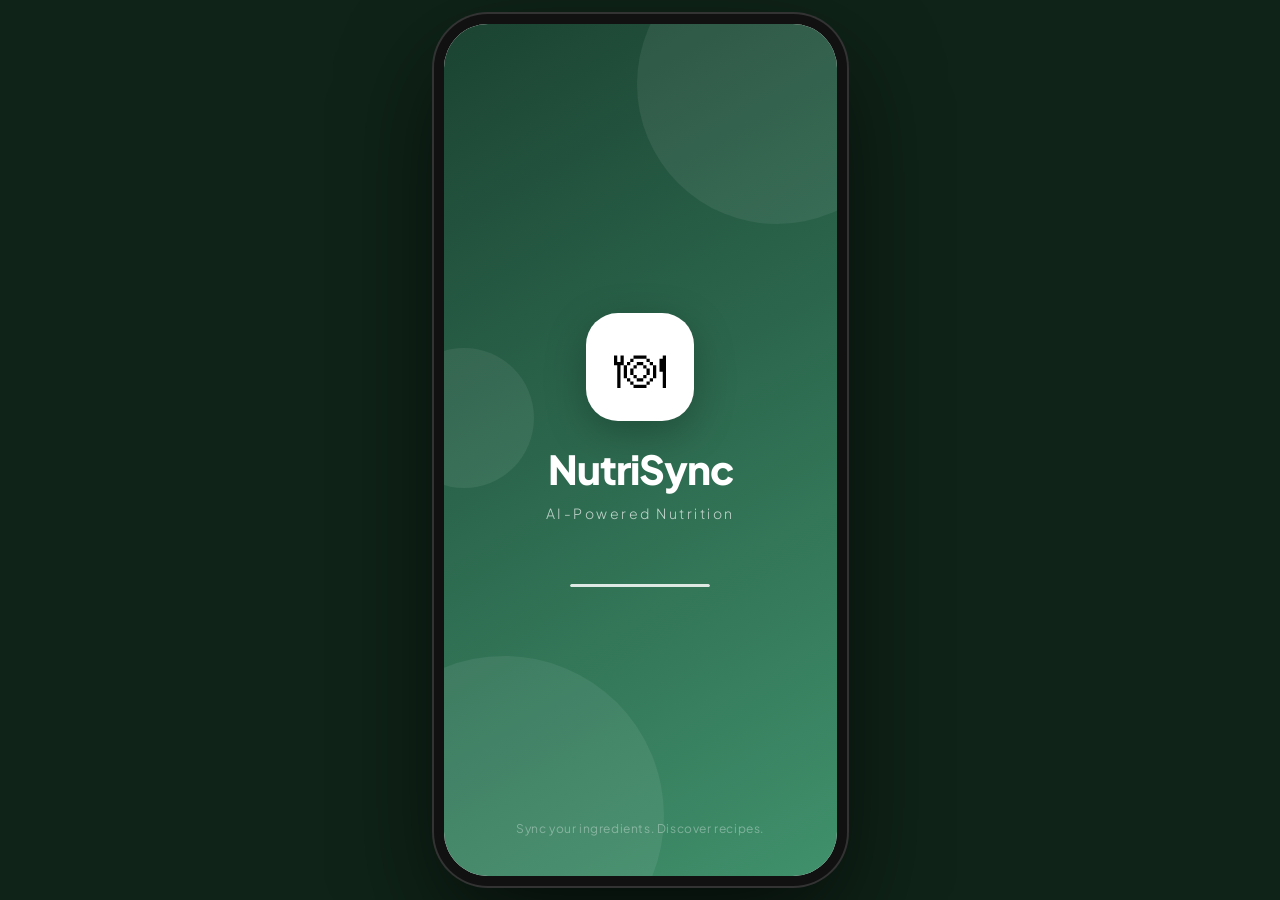
==== web_app/index.html @ 4e5101b9 "Feat: Implement offline demo mode and complete web app rewrite" ====
<!DOCTYPE html>
<html lang="en">
<head>
  <meta charset="UTF-8" />
  <meta name="viewport" content="width=device-width, initial-scale=1.0, maximum-scale=1.0" />
  <title>NutriSync – AI-Powered Nutrition</title>
  <meta name="description" content="NutriSync: Generate personalized AI recipes from your pantry ingredients." />
  <link rel="preconnect" href="https://fonts.googleapis.com" />
  <link rel="preconnect" href="https://fonts.gstatic.com" crossorigin />
  <link href="https://fonts.googleapis.com/css2?family=Plus+Jakarta+Sans:wght@300;400;500;600;700;800&family=Playfair+Display:ital,wght@1,600&display=swap" rel="stylesheet" />
  <link rel="stylesheet" href="style.css" />
</head>
<body>

<!-- ═══════════════════ SPLASH ═══════════════════ -->
<div id="screen-splash" class="screen active">
  <div class="splash-bg">
    <div class="splash-orb splash-orb-1"></div>
    <div class="splash-orb splash-orb-2"></div>
    <div class="splash-orb splash-orb-3"></div>
    <div class="splash-center">
      <div class="splash-icon">
        <span style="font-size:52px">🍽</span>
      </div>
      <h1 class="splash-title">NutriSync</h1>
      <p class="splash-sub">AI-Powered Nutrition</p>
      <div class="splash-loader"><div class="splash-loader-bar"></div></div>
    </div>
    <p class="splash-tagline">Sync your ingredients. Discover recipes.</p>
  </div>
</div>

<!-- ═══════════════════ LOGIN ════════════════════ -->
<div id="screen-login" class="screen">
  <div class="auth-bg"></div>
  <div class="auth-card">
    <div class="auth-logo">🥗</div>
    <h2>Welcome Back</h2>
    <p class="auth-sub">Log in to your NutriSync account</p>
    <div class="form-group">
      <label>Email Address</label>
      <div class="input-wrap">
        <span class="input-icon">✉️</span>
        <input id="login-email" type="email" placeholder="you@example.com" />
      </div>
    </div>
    <div class="form-group">
      <label>Password</label>
      <div class="input-wrap">
        <span class="input-icon">🔒</span>
        <input id="login-password" type="password" placeholder="••••••••" />
        <button class="eye-btn" onclick="togglePwd('login-password',this)">👁</button>
      </div>
    </div>
    <div class="forgot"><a href="#">Forgot Password?</a></div>
    <button class="btn-primary btn-full" id="login-btn" onclick="handleLogin()">
      <span id="login-btn-text">Log In</span>
      <div id="login-spinner" class="btn-spinner hidden"></div>
    </button>
    <p class="auth-link">Don't have an account? <a onclick="showScreen('signup')">Sign Up</a></p>
  </div>
</div>

<!-- ═══════════════════ SIGNUP ═══════════════════ -->
<div id="screen-signup" class="screen">
  <div class="auth-bg"></div>
  <div class="auth-card">
    <button class="back-text-btn" onclick="showScreen('login')">← Back</button>
    <div class="auth-logo">🌱</div>
    <h2>Create Account</h2>
    <p class="auth-sub">Join NutriSync today</p>
    <div class="form-group">
      <label>Full Name</label>
      <div class="input-wrap">
        <span class="input-icon">👤</span>
        <input id="signup-name" type="text" placeholder="Your name" />
      </div>
    </div>
    <div class="form-group">
      <label>Email Address</label>
      <div class="input-wrap">
        <span class="input-icon">✉️</span>
        <input id="signup-email" type="email" placeholder="you@example.com" />
      </div>
    </div>
    <div class="form-group">
      <label>Password</label>
      <div class="input-wrap">
        <span class="input-icon">🔒</span>
        <input id="signup-password" type="password" placeholder="••••••••" />
        <button class="eye-btn" onclick="togglePwd('signup-password',this)">👁</button>
      </div>
    </div>
    <button class="btn-primary btn-full" onclick="handleSignup()">Create Account</button>
    <p class="auth-link">Have an account? <a onclick="showScreen('login')">Log In</a></p>
  </div>
</div>

<!-- ═══════════════════ APP SHELL ════════════════ -->
<div id="screen-app" class="screen">
  <!-- Pages -->
  <div class="pages-wrap" id="pages-wrap">

    <!-- HOME -->
    <div id="page-home" class="page active">
      <div class="topbar">
        <div class="brand"><div class="brand-icon">🍽</div><span class="brand-name">NutriSync</span></div>
        <button class="icon-btn" onclick="openModal('notifications')">🔔</button>
      </div>
      <div class="page-scroll">
        <div class="greeting">
          <h1 id="greeting-h1">Good Morning,</h1>
          <h1>Chef! <span style="font-size:26px">👋</span></h1>
          <p class="greeting-sub">Ready to create something delicious? Your personalised nutrition insights await.</p>
        </div>

        <div class="search-row" onclick="openModal('search')">
          <span>🔍</span>
          <span class="search-ph">Search recipes, ingredients...</span>
        </div>

        <!-- Featured -->
        <div class="featured-card">
          <div class="featured-tags">
            <span class="chip chip-white">🌿 SEASONAL</span>
            <span class="chip chip-amber">⏱ 15 MIN</span>
          </div>
          <h2 class="featured-title">Emerald Garden<br>Buddha Bowl</h2>
          <p class="featured-desc">Rich in magnesium &amp; antioxidants. Perfect for your daily goals.</p>
          <div class="featured-actions">
            <button class="btn-white-sm" onclick="openFeaturedRecipe()">Start Cooking →</button>
            <button class="btn-glass">🔖</button>
          </div>
        </div>

        <!-- Stats row -->
        <div class="stats-row">
          <div class="mini-stat"><span class="ms-icon">🔥</span><span class="ms-val">1840</span><span class="ms-lbl">kcal today</span></div>
          <div class="mini-stat"><span class="ms-icon">💧</span><span class="ms-val">6</span><span class="ms-lbl">glasses</span></div>
          <div class="mini-stat"><span class="ms-icon">🥗</span><span class="ms-val">3</span><span class="ms-lbl">meals</span></div>
        </div>

        <!-- Daily Balance -->
        <div class="card">
          <div class="card-header"><h3>Daily Balance</h3></div>
          <div class="prog-item"><div class="prog-top"><span>Proteins</span><span style="color:#2D6A4F;font-weight:700">64%</span></div><div class="prog-bar"><div class="prog-fill" style="width:64%;background:#2D6A4F"></div></div></div>
          <div class="prog-item"><div class="prog-top"><span>Fiber</span><span style="color:#52B788;font-weight:700">82%</span></div><div class="prog-bar"><div class="prog-fill" style="width:82%;background:#52B788"></div></div></div>
          <div class="prog-item"><div class="prog-top"><span>Carbs</span><span style="color:#F59E0B;font-weight:700">45%</span></div><div class="prog-bar"><div class="prog-fill" style="width:45%;background:#F59E0B"></div></div></div>
          <div class="prog-item"><div class="prog-top"><span>Fat</span><span style="color:#EF4444;font-weight:700">38%</span></div><div class="prog-bar"><div class="prog-fill" style="width:38%;background:#EF4444"></div></div></div>
        </div>

        <!-- Mood chips -->
        <div class="card">
          <div class="card-header"><h3>Explore by Mood</h3></div>
          <div class="mood-row">
            <div class="mood-chip">⚡ Energising</div>
            <div class="mood-chip">🌿 Calm</div>
            <div class="mood-chip">🧠 Focus</div>
            <div class="mood-chip">🔥 Anti-Inflam</div>
            <div class="mood-chip">💪 High Protein</div>
            <div class="mood-chip">🌱 Low Carb</div>
          </div>
        </div>

        <!-- Recommended -->
        <div class="sec-header">
          <div><h3 class="sec-title">Recommended for you</h3><p class="sec-sub">Based on your metabolic profile</p></div>
          <button class="view-all-btn" onclick="openModal('recommended')">View All</button>
        </div>
        <div class="recipe-grid" id="home-recipe-grid"></div>

        <div style="height:110px"></div>
      </div>
      <!-- FAB -->
      <button class="fab" onclick="switchPage('chat')">💬 NutriBot</button>
    </div>

    <!-- INPUT -->
    <div id="page-input" class="page">
      <div class="topbar">
        <div class="brand"><div class="brand-icon gradient-icon">🍽</div><span class="brand-name">NutriSync</span></div>
        <button class="icon-btn" onclick="openModal('notifications')">🔔</button>
      </div>
      <div class="page-scroll">
        <h1 class="page-h1">Tell us what's in<br>your <em class="italic-accent">pantry.</em></h1>
        <p class="page-sub">Type your ingredients and let AI craft a perfect recipe for you.</p>

        <!-- Mic card -->
        <div class="mic-card" id="mic-card">
          <div class="mic-btn-wrap">
            <div class="mic-ring" id="mic-ring"></div>
            <button class="mic-btn" id="mic-btn" onclick="toggleMic()">🎤</button>
          </div>
          <p class="mic-label" id="mic-label">Tap to Speak</p>
          <p class="mic-hint" id="mic-hint">Say your ingredients aloud</p>
        </div>

        <!-- Manual entry -->
        <div class="card" style="margin-top:20px">
          <div class="card-header"><h3>Manual Entry</h3></div>
          <div class="input-wrap" style="margin-bottom:12px">
            <textarea id="ingredient-input" rows="2" placeholder="e.g. 2 chicken breasts, 1 cup rice, garlic..."></textarea>
          </div>
          <button class="btn-add" onclick="addIngredient()">
            <span class="add-circle">+</span> Add Ingredient
          </button>
        </div>

        <!-- Ingredient list -->
        <div id="ing-section" style="display:none;margin-top:20px">
          <div class="ing-header">
            <h3 class="sec-title" style="margin:0">Your Ingredients</h3>
            <span class="badge" id="ing-badge">0 items</span>
          </div>
          <div id="ing-list"></div>
          <button class="btn-primary btn-full gen-btn" id="gen-btn" onclick="generateRecipe()">
            <span id="gen-text">✨ Generate AI Recipe</span>
            <div id="gen-spinner" class="btn-spinner hidden"></div>
          </button>
        </div>

        <div style="height:120px"></div>
      </div>
    </div>

    <!-- SAVED -->
    <div id="page-saved" class="page">
      <div class="topbar">
        <div class="brand"><div class="brand-icon">🍽</div><span class="brand-name">NutriSync</span></div>
        <button class="icon-btn" onclick="renderSaved()">↺</button>
      </div>
      <div class="page-scroll">
        <h1 class="page-h1-sm">Saved Recipes</h1>
        <p id="saved-sub" class="page-sub">0 recipes saved</p>
        <div id="saved-list"></div>
        <div id="saved-empty" class="empty-state" style="display:none">
          <div class="empty-icon">🔖</div>
          <h3>No saved recipes yet</h3>
          <p>Generate a recipe and tap the bookmark to save it.</p>
          <button class="btn-primary" onclick="switchPage('input')">Generate Recipe</button>
        </div>
        <div style="height:110px"></div>
      </div>
    </div>

    <!-- PROFILE -->
    <div id="page-profile" class="page">
      <div class="profile-hero">
        <div class="topbar" style="background:transparent">
          <div class="brand"><div class="brand-icon glass-icon">🍽</div><span class="brand-name white">NutriSync</span></div>
          <button class="icon-btn glass-btn" onclick="openModal('edit-profile')">✏️</button>
        </div>
        <div class="profile-avatar-wrap">
          <div class="profile-avatar" id="profile-avatar">C</div>
          <button class="avatar-edit-btn" onclick="openModal('edit-profile')">✏</button>
        </div>
        <h2 class="profile-name" id="profile-name">Chef</h2>
        <p class="profile-bio" id="profile-bio">Nutrition Enthusiast • Healthy Eater</p>
      </div>

      <!-- Stats -->
      <div class="profile-stats-card">
        <div class="ps-item"><div class="ps-icon">🍽</div><div class="ps-val" id="pstat-gen">0</div><div class="ps-lbl">Recipes<br>Generated</div></div>
        <div class="ps-item"><div class="ps-icon">🔖</div><div class="ps-val" id="pstat-saved">0</div><div class="ps-lbl">Saved<br>Recipes</div></div>
        <div class="ps-item"><div class="ps-icon">📅</div><div class="ps-val" id="pstat-days">1</div><div class="ps-lbl">Days<br>Active</div></div>
        <div class="ps-item"><div class="ps-icon">🔥</div><div class="ps-val" id="pstat-cal">2000</div><div class="ps-lbl">Calorie<br>Target</div></div>
      </div>

      <div class="page-scroll" style="padding-top:4px">
        <h3 class="sec-title">Nutrition Goal</h3>
        <div class="card" style="margin-top:10px" onclick="openModal('nutrition-goal')">
          <div style="display:flex;justify-content:space-between;align-items:center;margin-bottom:12px">
            <span style="font-size:10px;font-weight:700;color:var(--green);letter-spacing:1px">CURRENT GOAL</span>
            <span style="font-size:11px;color:var(--text3)">Tap to change →</span>
          </div>
          <div class="goal-chips-wrap" id="goal-chips"></div>
        </div>

        <h3 class="sec-title" style="margin-top:24px">Preferences</h3>
        <div class="card menu-card" style="margin-top:10px">
          <div class="toggle-row">
            <div class="t-icon">🔔</div>
            <div class="t-info"><div class="t-label">Push Notifications</div><div class="t-sub">Daily meal reminders</div></div>
            <label class="tog"><input type="checkbox" checked /><span class="tog-slider"></span></label>
          </div>
          <div class="divider"></div>
          <div class="toggle-row">
            <div class="t-icon">🌙</div>
            <div class="t-info"><div class="t-label">Dark Mode</div><div class="t-sub">Switch to dark theme</div></div>
            <label class="tog"><input type="checkbox" id="dark-tog" onchange="toggleDark(this.checked)" /><span class="tog-slider"></span></label>
          </div>
        </div>

        <h3 class="sec-title" style="margin-top:24px">Account</h3>
        <div class="card menu-card" style="margin-top:10px">
          <div class="menu-row" onclick="openModal('edit-profile')"><div class="m-icon" style="background:#2D6A4F15;color:#2D6A4F">👤</div><span>Edit Profile</span><span class="chev">›</span></div>
          <div class="divider ml62"></div>
          <div class="menu-row" onclick="openModal('nutrition-goal')"><div class="m-icon" style="background:#3B82F615;color:#3B82F6">💪</div><span>Nutrition Goals</span><span class="chev">›</span></div>
          <div class="divider ml62"></div>
          <div class="menu-row" onclick="openModal('recipe-history')"><div class="m-icon" style="background:#F59E0B15;color:#F59E0B">📜</div><span>Recipe History</span><span class="chev">›</span></div>
          <div class="divider ml62"></div>
          <div class="menu-row" onclick="shareApp()"><div class="m-icon" style="background:#52B78815;color:#52B788">📤</div><span>Share NutriSync</span><span class="chev">›</span></div>
          <div class="divider ml62"></div>
          <div class="menu-row" onclick="openModal('help')"><div class="m-icon" style="background:#9CA3AF15;color:#9CA3AF">❓</div><span>Help &amp; Support</span><span class="chev">›</span></div>
          <div class="divider ml62"></div>
          <div class="menu-row" onclick="openModal('privacy')"><div class="m-icon" style="background:#9CA3AF15;color:#9CA3AF">🔐</div><span>Privacy Policy</span><span class="chev">›</span></div>
        </div>

        <button class="btn-logout" onclick="confirmLogout()">🚪 Log Out</button>
        <p class="version-lbl">NutriSync v1.0 • Powered by Gemini AI</p>
        <div style="height:110px"></div>
      </div>
    </div>

    <!-- CHAT -->
    <div id="page-chat" class="page chat-page">
      <div class="chat-topbar">
        <button class="back-icon-btn" onclick="switchPage('home')">‹</button>
        <div class="chat-bot-info">
          <div class="chat-bot-avatar">✨</div>
          <div>
            <div class="chat-bot-name">NutriBot</div>
            <div class="chat-bot-status">AI Nutritionist • Online</div>
          </div>
        </div>
      </div>
      <div class="chat-msgs" id="chat-msgs"></div>
      <div class="chat-bar">
        <textarea id="chat-input" rows="1" placeholder="Ask me about nutrition..."></textarea>
        <button class="chat-send" id="chat-send" onclick="sendChat()">
          <svg viewBox="0 0 24 24" width="20" height="20" fill="none" stroke="white" stroke-width="2.5"><path d="M22 2L11 13"/><path d="M22 2L15 22 11 13 2 9l20-7z"/></svg>
        </button>
      </div>
    </div>

  </div><!-- /pages-wrap -->

  <!-- Bottom Nav -->
  <nav class="bottom-nav">
    <button class="nav-btn active" data-pg="home" onclick="switchPage('home')"><span class="nav-ico">🏠</span><span class="nav-lbl">Home</span></button>
    <button class="nav-btn" data-pg="input" onclick="switchPage('input')"><span class="nav-ico">🎤</span><span class="nav-lbl">Input</span></button>
    <button class="nav-btn" data-pg="saved" onclick="switchPage('saved')"><span class="nav-ico">🔖</span><span class="nav-lbl">Saved</span></button>
    <button class="nav-btn" data-pg="profile" onclick="switchPage('profile')"><span class="nav-ico">👤</span><span class="nav-lbl">Profile</span></button>
  </nav>
</div>

<!-- ═══════════════════ MODALS ════════════════════ -->

<!-- RECIPE DETAIL -->
<div id="modal-recipe" class="modal" style="display:none">
  <div class="modal-inner">
    <div class="recipe-hero" id="recipe-hero">
      <div class="recipe-hero-overlay"></div>
      <button class="modal-back" onclick="closeModal('recipe')">‹</button>
      <button class="modal-action-btn" id="save-btn" onclick="toggleSave()">🔖</button>
      <div class="recipe-hero-content">
        <div class="hero-tags">
          <span class="chip chip-white">AI CUSTOM</span>
          <span class="chip chip-amber" id="hero-time">15 MIN</span>
        </div>
        <h1 class="hero-name" id="hero-name">Recipe Name</h1>
        <p class="hero-desc">A chef-curated recipe designed for your nutrition profile.</p>
      </div>
    </div>
    <div class="recipe-body">
      <div class="macro-grid" id="macro-grid"></div>
      <div class="recipe-section">
        <div class="rsec-hdr"><h3>Ingredients</h3><span class="badge" id="ing-count-badge">0 items</span></div>
        <div id="modal-ings"></div>
        <button class="btn-primary btn-full" style="margin-top:16px">🛒 Add to Grocery List</button>
      </div>
      <div class="recipe-section">
        <h3>Instructions</h3>
        <div id="modal-steps"></div>
      </div>
      <div class="recipe-section">
        <h3>Serve with...</h3>
        <div class="serve-scroll">
          <div class="serve-card"><span class="serve-emoji">🥗</span><div><b>Garden Salad</b><p>Fresh &amp; light</p></div></div>
          <div class="serve-card"><span class="serve-emoji">🥦</span><div><b>Roasted Veggies</b><p>15 min • 45 kcal</p></div></div>
          <div class="serve-card"><span class="serve-emoji">✨</span><div><b>Lemon Quinoa</b><p>12 min • 220 kcal</p></div></div>
        </div>
      </div>
      <div style="height:60px"></div>
    </div>
  </div>
</div>

<!-- SEARCH -->
<div id="modal-search" class="modal" style="display:none">
  <div class="modal-inner">
    <div class="modal-plain-hdr">
      <button class="modal-back-text" onclick="closeModal('search')">‹</button>
      <div class="search-wrap"><span>🔍</span><input id="search-inp" type="text" placeholder="Search recipes..." oninput="runSearch()" autofocus /></div>
    </div>
    <div class="modal-scroll" id="search-res"><p class="hint-text">Start typing to search...</p></div>
  </div>
</div>

<!-- NOTIFICATIONS -->
<div id="modal-notifications" class="modal" style="display:none">
  <div class="modal-inner">
    <div class="modal-plain-hdr"><button class="modal-back-text" onclick="closeModal('notifications')">‹</button><h3>Notifications</h3></div>
    <div class="modal-scroll">
      <div class="notif-card"><span class="notif-ico">🍳</span><div><b>Time to cook!</b><p>Your daily reminder — check today's recipe suggestion.</p></div></div>
      <div class="notif-card"><span class="notif-ico">💧</span><div><b>Hydration Alert</b><p>Remember to drink water with meals for better digestion.</p></div></div>
      <div class="notif-card"><span class="notif-ico">✨</span><div><b>AI Recipe Ready</b><p>Generate your personalised recipe based on today's goals.</p></div></div>
    </div>
  </div>
</div>

<!-- EDIT PROFILE -->
<div id="modal-edit-profile" class="modal" style="display:none">
  <div class="modal-inner">
    <div class="modal-plain-hdr">
      <button class="modal-back-text" onclick="closeModal('edit-profile')">‹</button>
      <h3>Edit Profile</h3>
      <button class="save-text-btn" onclick="saveProfile()">Save</button>
    </div>
    <div class="modal-scroll" style="padding:20px">
      <div class="edit-avatar" id="edit-avatar">C</div>
      <div class="form-group"><label>Full Name</label><div class="input-wrap"><input id="edit-name" type="text" /></div></div>
      <div class="form-group"><label>Bio</label><div class="input-wrap"><input id="edit-bio" type="text" /></div></div>
      <div class="form-group"><label>Diet Tag</label><div class="input-wrap"><input id="edit-diet" type="text" /></div></div>
    </div>
  </div>
</div>

<!-- NUTRITION GOAL -->
<div id="modal-nutrition-goal" class="modal" style="display:none">
  <div class="modal-inner">
    <div class="modal-plain-hdr">
      <button class="modal-back-text" onclick="closeModal('nutrition-goal')">‹</button>
      <h3>Nutrition Goals</h3>
      <button class="save-text-btn" onclick="saveGoal()">Save</button>
    </div>
    <div class="modal-scroll" style="padding:20px">
      <h3 class="sec-title">Select your goal</h3>
      <div class="goal-sel" id="goal-sel"></div>
      <h3 class="sec-title" style="margin-top:24px">Daily Calorie Target</h3>
      <div class="input-wrap" style="margin-top:10px"><input id="cal-inp" type="number" placeholder="e.g. 2000" /></div>
    </div>
  </div>
</div>

<!-- RECIPE HISTORY -->
<div id="modal-recipe-history" class="modal" style="display:none">
  <div class="modal-inner">
    <div class="modal-plain-hdr"><button class="modal-back-text" onclick="closeModal('recipe-history')">‹</button><h3>Recipe History</h3></div>
    <div class="modal-scroll" style="padding:20px" id="hist-scroll">
      <div id="hist-list"></div>
      <div id="hist-empty" class="empty-state">
        <div class="empty-icon">📜</div><h3>No history yet</h3><p>Start generating recipes to build your history.</p>
      </div>
    </div>
  </div>
</div>

<!-- RECOMMENDED -->
<div id="modal-recommended" class="modal" style="display:none">
  <div class="modal-inner">
    <div class="modal-plain-hdr"><button class="modal-back-text" onclick="closeModal('recommended')">‹</button><h3>Recommended Recipes</h3></div>
    <div class="modal-scroll" style="padding:20px"><div class="recipe-grid" id="rec-grid"></div></div>
  </div>
</div>

<!-- HELP -->
<div id="modal-help" class="modal" style="display:none">
  <div class="modal-inner">
    <div class="modal-plain-hdr"><button class="modal-back-text" onclick="closeModal('help')">‹</button><h3>Help &amp; Support</h3></div>
    <div class="modal-scroll" style="padding:20px">
      <div class="help-card"><h4>How to generate a recipe?</h4><p>Go to the Input tab, type your ingredients and tap "Add Ingredient", then hit "Generate AI Recipe".</p></div>
      <div class="help-card"><h4>How to save a recipe?</h4><p>Open any recipe and tap the 🔖 bookmark button in the top-right corner.</p></div>
      <div class="help-card"><h4>What is NutriBot?</h4><p>NutriBot is your AI nutrition assistant. Tap the green chat button on the home screen to start.</p></div>
      <div class="help-card"><h4>Is my data private?</h4><p>Yes — all data is stored locally on your device only.</p></div>
    </div>
  </div>
</div>

<!-- PRIVACY -->
<div id="modal-privacy" class="modal" style="display:none">
  <div class="modal-inner">
    <div class="modal-plain-hdr"><button class="modal-back-text" onclick="closeModal('privacy')">‹</button><h3>Privacy Policy</h3></div>
    <div class="modal-scroll" style="padding:20px">
      <p class="policy-p"><strong>Last updated:</strong> January 2025</p>
      <p class="policy-p">NutriSync does not collect or sell your personal data. All profile data and saved recipes are stored locally.</p>
      <h4>AI Services</h4>
      <p class="policy-p">When generating recipes or using NutriBot, your ingredient list is sent securely to the Gemini AI backend. No personal information is included.</p>
    </div>
  </div>
</div>

<!-- LOGOUT CONFIRM -->
<div id="modal-logout" class="dialog-overlay" style="display:none">
  <div class="dialog">
    <h3>Log Out?</h3>
    <p>Your data will remain on this device.</p>
    <div class="dialog-btns">
      <button class="btn-cancel" onclick="closeModal('logout')">Cancel</button>
      <button class="btn-danger" onclick="doLogout()">Log Out</button>
    </div>
  </div>
</div>

<!-- SNACKBAR -->
<div id="snackbar" class="snackbar" style="display:none"></div>

<script src="app.js"></script>
</body>
</html>
---- web_app/style.css ----
/* ═══════════════════════════════════════════════════════
   NutriSync — Complete CSS (rewrite v2)
═══════════════════════════════════════════════════════ */

*, *::before, *::after { box-sizing: border-box; margin: 0; padding: 0; }

:root {
  --green:  #2D6A4F;
  --greenl: #40916C;
  --greend: #1B4332;
  --teal:   #52B788;
  --mint:   #95D5B2;
  --sg:     #D8F3DC;
  --bg:     #F8FAF9;
  --card:   #FFFFFF;
  --text1:  #1A1A2E;
  --text2:  #6B7280;
  --text3:  #9CA3AF;
  --div:    #E5E7EB;
  --red:    #EF4444;
  --amber:  #F59E0B;
  --shadow: 0 4px 20px rgba(0,0,0,.06);
  --shadowg:0 6px 24px rgba(45,106,79,.25);
}

html, body {
  height: 100%;
  font-family: 'Plus Jakarta Sans', sans-serif;
  background: #0f2318;
  overflow: hidden;
}

/* ── PHONE SHELL ────────────────────────────────── */
.screen {
  position: fixed;
  inset: 0;
  display: none;
  flex-direction: column;
  background: var(--bg);
  /* Phone shape on desktop */
}
.screen.active { display: flex; }

@media (min-width: 500px) {
  body { display: flex; align-items: center; justify-content: center; }
  .screen {
    width: 393px;
    height: 852px;
    border-radius: 44px;
    box-shadow: 0 0 0 10px #111, 0 0 0 12px #333, 0 40px 100px rgba(0,0,0,.7);
    position: relative;
    inset: unset;
    overflow: hidden;
  }
  .modal, .dialog-overlay {
    width: 393px !important;
    height: 852px !important;
    border-radius: 44px !important;
    position: fixed !important;
    top: 50% !important;
    left: 50% !important;
    transform: translate(-50%, -50%) !important;
    overflow: hidden;
  }
}

/* ── ANIMATIONS ─────────────────────────────────── */
@keyframes fadeIn   { from { opacity: 0 } to { opacity: 1 } }
@keyframes slideUp  { from { opacity: 0; transform: translateY(20px) } to { opacity: 1; transform: translateY(0) } }
@keyframes pop      { 0% { transform: scale(0); opacity: 0 } 70% { transform: scale(1.1) } 100% { transform: scale(1); opacity: 1 } }
@keyframes spin     { to { transform: rotate(360deg) } }
@keyframes barAnim  { from { width: 0 } }
@keyframes pulse    { 0%,100% { transform: scale(1) } 50% { transform: scale(1.12) } }
@keyframes loaderW  { 0% { width: 0 } 80% { width: 90% } 100% { width: 100% } }

/* ── SPLASH ─────────────────────────────────────── */
.splash-bg {
  flex: 1;
  background: linear-gradient(150deg, #1B4332, #2D6A4F 50%, #40916C);
  display: flex;
  flex-direction: column;
  align-items: center;
  justify-content: center;
  position: relative;
  overflow: hidden;
}
.splash-orb {
  position: absolute;
  border-radius: 50%;
  background: rgba(255,255,255,.07);
}
.splash-orb-1 { width: 280px; height: 280px; top: -80px; right: -80px; }
.splash-orb-2 { width: 320px; height: 320px; bottom: -100px; left: -100px; }
.splash-orb-3 { width: 140px; height: 140px; top: 38%; left: -50px; }
.splash-center { display: flex; flex-direction: column; align-items: center; gap: 10px; }
.splash-icon {
  width: 108px; height: 108px;
  background: #fff;
  border-radius: 32px;
  display: flex; align-items: center; justify-content: center;
  box-shadow: 0 12px 40px rgba(0,0,0,.25);
  margin-bottom: 12px;
  animation: pop .7s cubic-bezier(.34,1.56,.64,1) both;
}
.splash-title {
  font-size: 40px; font-weight: 800; color: #fff;
  letter-spacing: -1px;
  animation: slideUp .6s ease .4s both;
}
.splash-sub {
  font-size: 14px; font-weight: 300; color: rgba(255,255,255,.7);
  letter-spacing: 2.5px;
  animation: slideUp .6s ease .7s both;
}
.splash-loader {
  width: 140px; height: 3px; background: rgba(255,255,255,.2);
  border-radius: 4px; margin-top: 52px; overflow: hidden;
  animation: fadeIn .4s ease 1.2s both;
}
.splash-loader-bar {
  height: 100%; background: rgba(255,255,255,.8);
  border-radius: 4px;
  animation: loaderW 2.4s ease 1.2s forwards;
}
.splash-tagline {
  position: absolute; bottom: 40px;
  color: rgba(255,255,255,.35);
  font-size: 12px; letter-spacing: .6px;
  animation: fadeIn .8s ease 1.6s both;
}

/* ── AUTH ───────────────────────────────────────── */
.auth-bg {
  position: absolute; inset: 0;
  background: linear-gradient(160deg, var(--greend) 0%, var(--green) 45%, var(--bg) 45%);
  z-index: 0;
}
.auth-card {
  position: relative; z-index: 1;
  flex: 1;
  overflow-y: auto;
  margin: 130px 20px 0;
  background: #fff;
  border-radius: 28px 28px 0 0;
  padding: 32px 24px 48px;
  box-shadow: 0 -4px 40px rgba(0,0,0,.12);
  display: flex;
  flex-direction: column;
}
.auth-logo {
  font-size: 40px; text-align: center;
  margin-bottom: 16px;
  animation: pop .5s cubic-bezier(.34,1.56,.64,1) both;
}
.auth-card h2 {
  font-size: 28px; font-weight: 800; color: var(--text1);
  text-align: center; margin-bottom: 6px;
}
.auth-sub { font-size: 14px; color: var(--text2); text-align: center; margin-bottom: 28px; }
.back-text-btn {
  background: none; border: none; cursor: pointer;
  font-size: 15px; font-weight: 600; color: var(--green);
  margin-bottom: 12px; padding: 0; align-self: flex-start;
}
.forgot { text-align: right; margin-bottom: 24px; }
.forgot a { color: var(--green); font-size: 13px; font-weight: 600; text-decoration: none; cursor: pointer; }
.auth-link { font-size: 14px; color: var(--text2); text-align: center; margin-top: 20px; }
.auth-link a { color: var(--green); font-weight: 700; cursor: pointer; }

/* ── FORM ───────────────────────────────────────── */
.form-group { margin-bottom: 16px; }
.form-group label { font-size: 13px; font-weight: 600; color: var(--text1); display: block; margin-bottom: 7px; }
.input-wrap { position: relative; }
.input-wrap input,
.input-wrap textarea {
  width: 100%;
  background: #F3F4F6;
  border: 1.5px solid transparent;
  border-radius: 14px;
  padding: 14px 20px 14px 44px;
  font-family: inherit; font-size: 14px; color: var(--text1);
  outline: none; resize: none;
  transition: border-color .2s, box-shadow .2s;
}
.input-wrap textarea { padding-left: 16px; min-height: 70px; }
.input-wrap input:focus,
.input-wrap textarea:focus {
  border-color: var(--green);
  box-shadow: 0 0 0 3px rgba(45,106,79,.12);
}
.input-icon {
  position: absolute; left: 14px; top: 50%; transform: translateY(-50%);
  font-size: 16px; pointer-events: none;
}
.eye-btn {
  position: absolute; right: 14px; top: 50%; transform: translateY(-50%);
  background: none; border: none; cursor: pointer; font-size: 16px;
}

/* ── BUTTONS ────────────────────────────────────── */
.btn-primary {
  background: linear-gradient(135deg, var(--green), var(--teal));
  color: #fff; border: none; border-radius: 16px;
  padding: 16px 24px;
  font-family: inherit; font-size: 15px; font-weight: 700;
  cursor: pointer; display: flex; align-items: center; justify-content: center; gap: 10px;
  box-shadow: var(--shadowg);
  transition: transform .15s, opacity .2s;
}
.btn-primary:active { transform: scale(.97); }
.btn-primary:disabled { opacity: .65; cursor: default; }
.btn-full { width: 100%; }
.btn-spinner {
  width: 18px; height: 18px;
  border: 2.5px solid rgba(255,255,255,.4);
  border-top-color: #fff;
  border-radius: 50%;
  animation: spin .7s linear infinite;
  display: inline-block;
}
.btn-spinner.hidden { display: none; }
.btn-add {
  width: 100%; background: var(--sg);
  color: var(--greend);
  border: 1.5px solid rgba(45,106,79,.25);
  border-radius: 14px;
  padding: 14px; font-family: inherit;
  font-size: 15px; font-weight: 700;
  cursor: pointer; display: flex; align-items: center; justify-content: center; gap: 10px;
  transition: transform .15s;
}
.btn-add:active { transform: scale(.97); }
.add-circle {
  width: 30px; height: 30px; background: var(--green);
  border-radius: 9px; color: #fff; font-size: 20px;
  display: flex; align-items: center; justify-content: center; line-height: 1;
}
.btn-white-sm {
  background: #fff; color: var(--green); border: none;
  border-radius: 30px; padding: 12px 24px;
  font-family: inherit; font-size: 14px; font-weight: 800;
  cursor: pointer; box-shadow: var(--shadow);
  transition: transform .15s;
}
.btn-white-sm:active { transform: scale(.97); }
.btn-glass {
  width: 44px; height: 44px; border-radius: 50%;
  background: rgba(255,255,255,.2); border: none;
  cursor: pointer; font-size: 20px;
  display: flex; align-items: center; justify-content: center;
}
.btn-logout {
  width: 100%; background: rgba(239,68,68,.08);
  color: var(--red); border: 1.5px solid rgba(239,68,68,.2);
  border-radius: 16px; padding: 14px;
  font-family: inherit; font-size: 15px; font-weight: 600;
  cursor: pointer; margin: 20px 0 12px;
}
.view-all-btn {
  background: none; border: none; cursor: pointer;
  color: var(--green); font-family: inherit;
  font-size: 13px; font-weight: 700;
}
.gen-btn { margin-top: 4px; }

/* ── APP SHELL ──────────────────────────────────── */
#screen-app { background: var(--bg); overflow: hidden; }
.pages-wrap { flex: 1; position: relative; overflow: hidden; }

/* ── PAGES ──────────────────────────────────────── */
.page {
  position: absolute; inset: 0;
  display: flex; flex-direction: column;
  opacity: 0; pointer-events: none;
  transition: opacity .28s ease, transform .28s ease;
  transform: translateY(6px);
}
.page.active { opacity: 1; pointer-events: all; transform: translateY(0); }
.page-scroll {
  flex: 1; overflow-y: auto;
  padding: 0 18px;
  -webkit-overflow-scrolling: touch;
}
.page-scroll::-webkit-scrollbar { display: none; }

/* ── TOPBAR ─────────────────────────────────────── */
.topbar {
  display: flex; align-items: center; justify-content: space-between;
  padding: 16px 18px 6px; flex-shrink: 0;
}
.brand { display: flex; align-items: center; gap: 10px; }
.brand-icon {
  width: 40px; height: 40px; background: var(--greend);
  border-radius: 50%; display: flex; align-items: center; justify-content: center;
  font-size: 18px;
}
.gradient-icon { background: linear-gradient(135deg, var(--green), var(--teal)); }
.glass-icon { background: rgba(255,255,255,.22); }
.brand-name { font-size: 18px; font-weight: 800; color: var(--green); }
.brand-name.white { color: #fff; }
.icon-btn {
  width: 42px; height: 42px; background: #fff;
  border-radius: 14px; border: none; cursor: pointer;
  font-size: 18px; box-shadow: var(--shadow);
  display: flex; align-items: center; justify-content: center;
  transition: transform .15s;
}
.icon-btn:active { transform: scale(.9); }
.glass-btn { background: rgba(255,255,255,.2); box-shadow: none; }

/* ── HOME ───────────────────────────────────────── */
.greeting { padding: 14px 0 6px; }
.greeting h1 { font-size: 30px; font-weight: 800; color: var(--text1); line-height: 1.15; }
.greeting-sub { font-size: 14px; color: var(--text2); line-height: 1.6; margin-top: 8px; }
.search-row {
  display: flex; align-items: center; gap: 10px;
  background: #fff; border-radius: 16px; padding: 14px 18px;
  box-shadow: var(--shadow); margin: 14px 0 20px;
  cursor: pointer;
}
.search-ph { font-size: 14px; color: var(--text3); }
.featured-card {
  background: linear-gradient(140deg, var(--greend), var(--green), var(--teal));
  border-radius: 28px; padding: 24px; min-height: 240px;
  display: flex; flex-direction: column; justify-content: space-between;
  position: relative; overflow: hidden;
  box-shadow: var(--shadowg); margin-bottom: 20px;
}
.featured-card::after {
  content: '🌿'; position: absolute; right: -10px; top: -10px;
  font-size: 130px; opacity: .07; pointer-events: none;
}
.featured-tags { display: flex; gap: 8px; }
.chip {
  padding: 6px 12px; border-radius: 20px;
  font-size: 10px; font-weight: 700; letter-spacing: .5px;
}
.chip-white { background: rgba(255,255,255,.22); color: #fff; }
.chip-amber { background: rgba(245,158,11,.85); color: #fff; }
.featured-title { font-size: 26px; font-weight: 800; color: #fff; line-height: 1.1; margin: 14px 0 8px; }
.featured-desc { font-size: 13px; color: rgba(255,255,255,.8); line-height: 1.5; margin-bottom: 18px; }
.featured-actions { display: flex; gap: 12px; align-items: center; }
.stats-row {
  display: flex; gap: 12px; margin-bottom: 18px;
}
.mini-stat {
  flex: 1; background: #fff; border-radius: 18px; padding: 16px 12px;
  display: flex; flex-direction: column; align-items: center; gap: 4px;
  box-shadow: var(--shadow);
}
.ms-icon { font-size: 22px; }
.ms-val { font-size: 18px; font-weight: 800; color: var(--text1); }
.ms-lbl { font-size: 10px; color: var(--text3); font-weight: 500; }

.card {
  background: #fff; border-radius: 20px; padding: 18px;
  box-shadow: var(--shadow); margin-bottom: 18px;
}
.card-header { margin-bottom: 14px; }
.card-header h3 { font-size: 16px; font-weight: 700; color: var(--text1); }
.prog-item { margin-bottom: 10px; }
.prog-top { display: flex; justify-content: space-between; align-items: center; margin-bottom: 6px; font-size: 14px; font-weight: 500; color: var(--text1); }
.prog-bar { height: 8px; background: #F3F4F6; border-radius: 6px; overflow: hidden; }
.prog-fill { height: 100%; border-radius: 6px; animation: barAnim 1s ease both; }
.mood-row { display: flex; flex-wrap: wrap; gap: 9px; }
.mood-chip {
  background: rgba(216,243,220,.5); color: var(--greend);
  border: 1px solid rgba(149,213,178,.5);
  border-radius: 24px; padding: 9px 14px;
  font-size: 13px; font-weight: 600; cursor: pointer;
  transition: background .2s, transform .15s;
}
.mood-chip:hover { background: var(--sg); transform: scale(1.03); }
.sec-header { display: flex; justify-content: space-between; align-items: flex-end; margin-bottom: 14px; }
.sec-title { font-size: 16px; font-weight: 700; color: var(--text1); }
.sec-sub { font-size: 12px; color: var(--text3); margin-top: 2px; }
.recipe-grid { display: grid; grid-template-columns: 1fr 1fr; gap: 14px; }
.rcard {
  background: #fff; border-radius: 20px; box-shadow: var(--shadow);
  overflow: hidden; cursor: pointer; transition: transform .2s;
}
.rcard:active { transform: scale(.96); }
.rcard-img {
  height: 106px; background-size: cover; background-position: center;
  display: flex; align-items: center; justify-content: center; font-size: 36px;
}
.rcard-body { padding: 11px 12px 13px; }
.rcard-name { font-size: 12px; font-weight: 700; color: var(--text1); line-height: 1.3; margin-bottom: 5px; }
.rcard-meta { font-size: 11px; color: var(--text3); display: flex; align-items: center; gap: 5px; }
.fab {
  position: absolute; bottom: 20px; right: 18px;
  background: var(--green); color: #fff; border: none; border-radius: 30px;
  padding: 14px 20px; font-family: inherit; font-size: 14px; font-weight: 700;
  cursor: pointer; display: flex; align-items: center; gap: 8px;
  box-shadow: var(--shadowg); z-index: 10; transition: transform .2s;
}
.fab:active { transform: scale(.95); }

/* ── INPUT ──────────────────────────────────────── */
.page-h1 { font-size: 28px; font-weight: 800; color: var(--text1); line-height: 1.2; margin: 14px 0 8px; }
.page-h1-sm { font-size: 26px; font-weight: 700; color: var(--text1); margin: 14px 0 4px; }
.page-sub { font-size: 14px; color: var(--text2); line-height: 1.6; margin-bottom: 20px; }
.italic-accent { font-family: 'Playfair Display', serif; font-style: italic; color: var(--green); }
.mic-card {
  background: #F5F7F5; border-radius: 22px; padding: 28px 18px;
  text-align: center; border: 2px solid transparent;
  transition: background .3s, border-color .3s;
}
.mic-card.listening { background: rgba(216,243,220,.5); border-color: var(--mint); }
.mic-btn-wrap { position: relative; display: inline-flex; margin-bottom: 14px; }
.mic-ring {
  position: absolute; inset: -14px; border-radius: 50%;
  background: rgba(45,106,79,.12);
  transform: scale(0); transition: transform .3s;
}
.mic-card.listening .mic-ring { transform: scale(1); animation: pulse 1.2s ease-in-out infinite; }
.mic-btn {
  width: 72px; height: 72px; border-radius: 50%;
  background: var(--green); border: none; font-size: 28px;
  cursor: pointer; box-shadow: 0 6px 24px rgba(45,106,79,.35);
  transition: background .3s, transform .15s; position: relative; z-index: 1;
}
.mic-btn:active { transform: scale(.92); }
.mic-label { font-size: 16px; font-weight: 700; color: var(--text1); margin-bottom: 4px; }
.mic-hint { font-size: 13px; color: var(--text3); }
.ing-header { display: flex; align-items: center; gap: 10px; margin-bottom: 14px; }
.badge {
  background: var(--sg); color: var(--green);
  padding: 4px 12px; border-radius: 20px; font-size: 12px; font-weight: 700;
}
.ing-tile {
  background: #fff; border-radius: 16px; padding: 13px 14px;
  display: flex; align-items: center; gap: 12px;
  box-shadow: var(--shadow); margin-bottom: 10px;
  animation: slideUp .3s ease both;
}
.ing-cat-ico {
  width: 42px; height: 42px; background: var(--sg); border-radius: 12px;
  display: flex; align-items: center; justify-content: center; font-size: 20px; flex-shrink: 0;
}
.ing-info { flex: 1; }
.ing-name { font-size: 14px; font-weight: 600; color: var(--text1); }
.ing-meta { font-size: 12px; color: var(--text3); margin-top: 2px; }
.ing-del {
  width: 34px; height: 34px; background: rgba(239,68,68,.1);
  border-radius: 10px; border: none; cursor: pointer; font-size: 15px;
  display: flex; align-items: center; justify-content: center;
  transition: background .2s;
}
.ing-del:hover { background: rgba(239,68,68,.2); }

/* ── SAVED ──────────────────────────────────────── */
.saved-card {
  background: #fff; border-radius: 20px; box-shadow: var(--shadow);
  margin-bottom: 12px; display: flex; align-items: center;
  overflow: hidden; cursor: pointer; transition: transform .2s;
  animation: slideUp .4s ease both;
}
.saved-card:active { transform: scale(.98); }
.saved-card-accent {
  width: 80px; height: 100px; flex-shrink: 0;
  display: flex; align-items: center; justify-content: center; font-size: 30px;
}
.saved-card-body { flex: 1; padding: 13px 10px; }
.saved-name { font-size: 14px; font-weight: 600; color: var(--text1); line-height: 1.3; margin-bottom: 5px; }
.saved-meta { font-size: 12px; color: var(--text3); display: flex; gap: 6px; align-items: center; }
.saved-tags { display: flex; gap: 6px; margin-top: 7px; }
.mini-chip {
  background: var(--sg); color: var(--greend);
  padding: 3px 9px; border-radius: 14px; font-size: 10px; font-weight: 700;
}
.saved-chev { padding: 0 14px; color: var(--text3); font-size: 22px; }
.empty-state { text-align: center; padding: 50px 20px; }
.empty-icon { font-size: 56px; margin-bottom: 16px; }
.empty-state h3 { font-size: 18px; font-weight: 700; color: var(--text1); margin-bottom: 8px; }
.empty-state p { font-size: 14px; color: var(--text2); line-height: 1.6; margin-bottom: 24px; }

/* ── PROFILE ────────────────────────────────────── */
.profile-hero {
  background: linear-gradient(150deg, var(--greend), var(--green), var(--teal));
  padding-bottom: 48px; flex-shrink: 0;
  display: flex; flex-direction: column; align-items: center;
}
.profile-hero .topbar { width: 100%; }
.profile-avatar-wrap { position: relative; margin-bottom: 12px; }
.profile-avatar {
  width: 84px; height: 84px; border-radius: 50%;
  background: rgba(255,255,255,.2); border: 2px solid rgba(255,255,255,.4);
  display: flex; align-items: center; justify-content: center;
  font-size: 34px; font-weight: 800; color: #fff;
}
.avatar-edit-btn {
  position: absolute; bottom: 0; right: 0;
  width: 28px; height: 28px; border-radius: 50%; background: #fff;
  border: none; cursor: pointer; font-size: 12px; color: var(--green);
  box-shadow: var(--shadow); display: flex; align-items: center; justify-content: center;
}
.profile-name { font-size: 22px; font-weight: 800; color: #fff; margin-bottom: 4px; }
.profile-bio { font-size: 12px; color: rgba(255,255,255,.75); }
.profile-stats-card {
  background: #fff; border-radius: 24px;
  margin: -28px 18px 0; padding: 18px;
  box-shadow: 0 8px 32px rgba(0,0,0,.1);
  display: flex; justify-content: space-around;
  flex-shrink: 0; position: relative; z-index: 1;
  margin-bottom: 14px;
}
.ps-item { display: flex; flex-direction: column; align-items: center; gap: 6px; flex: 1; }
.ps-icon { width: 42px; height: 42px; background: var(--sg); border-radius: 13px; display: flex; align-items: center; justify-content: center; font-size: 18px; }
.ps-val { font-size: 18px; font-weight: 800; color: var(--text1); }
.ps-lbl { font-size: 10px; color: var(--text3); text-align: center; line-height: 1.3; }
.goal-chips-wrap { display: flex; flex-wrap: wrap; gap: 8px; }
.g-chip {
  padding: 8px 14px; border-radius: 22px;
  background: #F3F4F6; color: var(--text2); font-size: 13px; font-weight: 500;
  cursor: pointer; transition: background .2s;
}
.g-chip.sel {
  background: linear-gradient(135deg, var(--green), var(--teal));
  color: #fff; font-weight: 700; box-shadow: var(--shadowg);
}
.toggle-row { display: flex; align-items: center; gap: 13px; padding: 12px 16px; cursor: pointer; }
.t-icon { width: 40px; height: 40px; background: var(--sg); border-radius: 12px; display: flex; align-items: center; justify-content: center; font-size: 18px; flex-shrink: 0; }
.t-info { flex: 1; }
.t-label { font-size: 14px; font-weight: 600; color: var(--text1); }
.t-sub { font-size: 12px; color: var(--text3); margin-top: 2px; }
.tog { position: relative; display: inline-block; width: 46px; height: 24px; }
.tog input { opacity: 0; width: 0; height: 0; }
.tog-slider { position: absolute; inset: 0; background: #E5E7EB; border-radius: 30px; cursor: pointer; transition: .3s; }
.tog-slider::before { content: ''; position: absolute; width: 18px; height: 18px; background: #fff; border-radius: 50%; left: 3px; bottom: 3px; transition: .3s; box-shadow: 0 2px 4px rgba(0,0,0,.2); }
.tog input:checked + .tog-slider { background: var(--green); }
.tog input:checked + .tog-slider::before { transform: translateX(22px); }
.divider { height: 1px; background: rgba(229,231,235,.5); }
.divider.ml62 { margin-left: 62px; }
.menu-card { padding: 0; }
.menu-row { display: flex; align-items: center; gap: 12px; padding: 13px 16px; cursor: pointer; transition: background .2s; }
.menu-row:hover { background: rgba(0,0,0,.02); }
.m-icon { width: 40px; height: 40px; border-radius: 12px; display: flex; align-items: center; justify-content: center; font-size: 18px; flex-shrink: 0; }
.menu-row span:nth-child(2) { flex: 1; font-size: 14px; font-weight: 600; color: var(--text1); }
.chev { font-size: 22px; color: var(--text3); }
.version-lbl { font-size: 11px; color: var(--text3); text-align: center; margin: 6px 0; }

/* ── CHAT ───────────────────────────────────────── */
.chat-page { overflow: hidden; }
.chat-topbar {
  background: #fff; padding: 12px 18px;
  display: flex; align-items: center; gap: 12px;
  box-shadow: 0 1px 0 var(--div); flex-shrink: 0;
}
.back-icon-btn {
  background: none; border: none; cursor: pointer;
  font-size: 30px; font-weight: 300; color: var(--text1); line-height: 1;
}
.chat-bot-info { display: flex; align-items: center; gap: 10px; }
.chat-bot-avatar {
  width: 36px; height: 36px; background: var(--green); border-radius: 50%;
  display: flex; align-items: center; justify-content: center; font-size: 18px;
}
.chat-bot-name { font-size: 15px; font-weight: 700; color: var(--text1); }
.chat-bot-status { font-size: 11px; color: var(--teal); }
.chat-msgs {
  flex: 1; overflow-y: auto; padding: 16px;
  display: flex; flex-direction: column; gap: 10px;
  -webkit-overflow-scrolling: touch;
}
.chat-msgs::-webkit-scrollbar { display: none; }
.bubble {
  max-width: 82%; padding: 12px 16px; border-radius: 20px;
  font-size: 14px; line-height: 1.55;
  animation: slideUp .3s ease;
}
.bubble.user { align-self: flex-end; background: var(--green); color: #fff; border-bottom-right-radius: 4px; }
.bubble.bot { align-self: flex-start; background: #fff; color: var(--text1); border-bottom-left-radius: 4px; box-shadow: var(--shadow); }
.bubble.error { align-self: flex-start; background: rgba(239,68,68,.1); color: var(--red); border: 1px solid rgba(239,68,68,.3); border-bottom-left-radius: 4px; }
.typing-bubble { align-self: flex-start; background: #fff; padding: 13px 17px; border-radius: 20px; border-bottom-left-radius: 4px; box-shadow: var(--shadow); }
.dots { display: flex; gap: 5px; }
.dots span { width: 6px; height: 6px; background: var(--text3); border-radius: 50%; animation: pulse .9s ease-in-out infinite; }
.dots span:nth-child(2) { animation-delay: .2s; }
.dots span:nth-child(3) { animation-delay: .4s; }
.chat-bar {
  background: #fff; padding: 10px 14px 22px;
  display: flex; align-items: flex-end; gap: 10px;
  box-shadow: 0 -5px 16px rgba(0,0,0,.05); flex-shrink: 0;
}
.chat-bar textarea {
  flex: 1; background: #F3F4F6; border: none; border-radius: 22px;
  padding: 11px 18px; font-family: inherit; font-size: 14px; color: var(--text1);
  outline: none; resize: none; max-height: 100px;
}
.chat-send {
  width: 46px; height: 46px; background: var(--green); border: none;
  border-radius: 50%; cursor: pointer; display: flex; align-items: center; justify-content: center;
  box-shadow: var(--shadowg); flex-shrink: 0; transition: transform .15s;
}
.chat-send:active { transform: scale(.9); }

/* ── BOTTOM NAV ─────────────────────────────────── */
.bottom-nav {
  display: flex; background: #fff;
  padding: 6px 8px 18px; flex-shrink: 0;
  box-shadow: 0 -4px 24px rgba(0,0,0,.07);
}
.nav-btn {
  flex: 1; background: none; border: none; cursor: pointer;
  display: flex; flex-direction: column; align-items: center; gap: 4px;
  padding: 8px 10px; border-radius: 16px;
  transition: background .2s;
}
.nav-btn.active { background: rgba(45,106,79,.1); }
.nav-ico { font-size: 22px; }
.nav-lbl { font-size: 11px; font-weight: 500; color: var(--text3); }
.nav-btn.active .nav-lbl { color: var(--green); font-weight: 700; }

/* ── MODALS ─────────────────────────────────────── */
.modal {
  position: fixed; inset: 0;
  background: var(--bg); z-index: 200;
  display: flex; flex-direction: column;
  animation: fadeIn .22s ease;
}
.modal-inner { display: flex; flex-direction: column; height: 100%; overflow: hidden; }
.recipe-hero {
  height: 360px; flex-shrink: 0; position: relative;
  background: linear-gradient(135deg, var(--greend), var(--teal));
  overflow: hidden;
}
.recipe-hero-overlay {
  position: absolute; inset: 0;
  background: linear-gradient(to bottom, transparent 35%, rgba(0,0,0,.72));
}
.modal-back, .modal-action-btn {
  position: absolute; z-index: 10;
  width: 40px; height: 40px; border-radius: 50%;
  background: rgba(0,0,0,.3); border: none; cursor: pointer;
  color: #fff; font-size: 22px; display: flex; align-items: center; justify-content: center;
}
.modal-back { top: 20px; left: 18px; }
.modal-action-btn { top: 20px; right: 18px; }
.recipe-hero-content { position: absolute; bottom: 0; left: 0; right: 0; padding: 0 22px 22px; z-index: 5; }
.hero-tags { display: flex; gap: 8px; margin-bottom: 10px; }
.hero-name { font-size: 26px; font-weight: 800; color: #fff; line-height: 1.1; margin-bottom: 6px; }
.hero-desc { font-size: 13px; color: rgba(255,255,255,.7); line-height: 1.4; }
.recipe-body { flex: 1; overflow-y: auto; -webkit-overflow-scrolling: touch; }
.recipe-body::-webkit-scrollbar { display: none; }
.macro-grid {
  display: grid; grid-template-columns: 1fr 1fr; gap: 14px;
  padding: 28px 20px 0;
}
.macro-card {
  border-radius: 18px; padding: 14px;
  display: flex; flex-direction: column; align-items: center; gap: 4px;
}
.macro-lbl { font-size: 10px; font-weight: 700; letter-spacing: 1.2px; text-transform: uppercase; }
.macro-val { font-size: 22px; font-weight: 800; color: var(--text1); }
.macro-sub { font-size: 10px; color: var(--text3); }
.recipe-section { padding: 20px 20px 0; }
.recipe-section h3 { font-size: 17px; font-weight: 700; color: var(--text1); margin-bottom: 14px; }
.rsec-hdr { display: flex; justify-content: space-between; align-items: center; margin-bottom: 14px; }
.rsec-hdr h3 { margin: 0; }
.modal-ing {
  background: #fff; border-radius: 16px; padding: 12px;
  display: flex; align-items: center; gap: 14px;
  box-shadow: var(--shadow); margin-bottom: 10px;
}
.modal-ing-ico { width: 40px; height: 40px; background: var(--sg); border-radius: 12px; display: flex; align-items: center; justify-content: center; font-size: 18px; flex-shrink: 0; }
.modal-ing-name { flex: 1; font-size: 14px; font-weight: 600; color: var(--text1); }
.modal-ing-qty { font-size: 13px; font-weight: 600; color: var(--text2); }
.step-item { display: flex; gap: 14px; margin-bottom: 24px; }
.step-num-col { display: flex; flex-direction: column; align-items: center; }
.step-num { width: 36px; height: 36px; background: var(--green); border-radius: 50%; display: flex; align-items: center; justify-content: center; color: #fff; font-weight: 700; font-size: 14px; flex-shrink: 0; }
.step-line { width: 2px; flex: 1; background: rgba(45,106,79,.12); min-height: 36px; margin-top: 4px; }
.step-content { padding-top: 4px; }
.step-lbl { font-size: 13px; font-weight: 700; color: var(--greend); margin-bottom: 6px; }
.step-txt { font-size: 14px; color: var(--text1); line-height: 1.6; }
.serve-scroll { display: flex; gap: 14px; overflow-x: auto; -webkit-overflow-scrolling: touch; padding: 4px 0 10px; }
.serve-scroll::-webkit-scrollbar { display: none; }
.serve-card { width: 200px; flex-shrink: 0; background: #fff; border-radius: 22px; padding: 12px; box-shadow: var(--shadow); display: flex; align-items: center; gap: 12px; }
.serve-emoji { width: 58px; height: 58px; background: var(--sg); border-radius: 15px; display: flex; align-items: center; justify-content: center; font-size: 26px; flex-shrink: 0; }
.serve-card b { font-size: 13px; font-weight: 700; color: var(--text1); display: block; }
.serve-card p { font-size: 11px; color: var(--text3); margin-top: 2px; }

/* Modal plain header */
.modal-plain-hdr {
  display: flex; align-items: center; gap: 12px;
  padding: 14px 18px; background: #fff;
  box-shadow: 0 1px 0 var(--div); flex-shrink: 0;
}
.modal-back-text {
  background: none; border: none; cursor: pointer;
  font-size: 28px; font-weight: 300; color: var(--text1); line-height: 1; padding: 0;
}
.modal-plain-hdr h3 { flex: 1; font-size: 16px; font-weight: 700; color: var(--text1); }
.save-text-btn {
  background: none; border: none; cursor: pointer;
  color: var(--green); font-family: inherit; font-size: 15px; font-weight: 700;
}
.modal-scroll { flex: 1; overflow-y: auto; -webkit-overflow-scrolling: touch; padding: 16px 18px; }
.modal-scroll::-webkit-scrollbar { display: none; }
.search-wrap {
  flex: 1; display: flex; align-items: center; gap: 8px;
  background: #F3F4F6; border-radius: 12px; padding: 10px 14px;
}
.search-wrap input { flex: 1; border: none; background: transparent; outline: none; font-family: inherit; font-size: 14px; }
.hint-text { color: var(--text3); text-align: center; margin-top: 40px; font-size: 14px; }
.s-result {
  background: #fff; border-radius: 16px; padding: 13px; margin-bottom: 9px;
  box-shadow: var(--shadow); cursor: pointer; display: flex; align-items: center; gap: 12px;
}
.s-result:hover { background: #fafafa; }
.notif-card { background: #fff; border-radius: 16px; padding: 15px; margin-bottom: 10px; display: flex; gap: 12px; align-items: flex-start; box-shadow: var(--shadow); }
.notif-ico { font-size: 22px; flex-shrink: 0; }
.notif-card b { font-size: 14px; font-weight: 700; color: var(--text1); display: block; margin-bottom: 3px; }
.notif-card p { font-size: 13px; color: var(--text2); line-height: 1.5; }
.edit-avatar { width: 80px; height: 80px; background: linear-gradient(135deg, var(--green), var(--teal)); border-radius: 50%; display: flex; align-items: center; justify-content: center; font-size: 30px; font-weight: 800; color: #fff; margin: 0 auto 24px; }
.goal-sel { display: flex; flex-wrap: wrap; gap: 9px; margin-top: 12px; }
.hist-item { background: #fff; border-radius: 16px; padding: 13px; margin-bottom: 9px; box-shadow: var(--shadow); display: flex; align-items: center; gap: 12px; animation: slideUp .35s ease both; }
.hist-ico { width: 40px; height: 40px; background: var(--sg); border-radius: 12px; display: flex; align-items: center; justify-content: center; font-size: 20px; flex-shrink: 0; }
.hist-name { font-size: 14px; font-weight: 600; color: var(--text1); }
.hist-meta { font-size: 12px; color: var(--text3); margin-top: 2px; }
.help-card { background: #fff; border-radius: 16px; padding: 16px; margin-bottom: 10px; box-shadow: var(--shadow); }
.help-card h4 { font-size: 14px; font-weight: 700; color: var(--text1); margin-bottom: 8px; }
.help-card p { font-size: 13px; color: var(--text2); line-height: 1.5; }
.policy-p { font-size: 14px; color: var(--text2); line-height: 1.6; margin-bottom: 10px; }

/* Dialog */
.dialog-overlay {
  position: fixed; inset: 0;
  background: rgba(0,0,0,.5);
  z-index: 400;
  display: flex; align-items: center; justify-content: center;
}
.dialog { background: #fff; border-radius: 22px; padding: 24px; max-width: 320px; width: calc(100% - 40px); box-shadow: 0 24px 64px rgba(0,0,0,.3); animation: pop .3s ease; }
.dialog h3 { font-size: 18px; font-weight: 700; color: var(--text1); margin-bottom: 8px; }
.dialog p { font-size: 14px; color: var(--text2); line-height: 1.5; margin-bottom: 22px; }
.dialog-btns { display: flex; gap: 10px; }
.btn-cancel { flex: 1; padding: 13px; background: #F3F4F6; border: none; border-radius: 12px; font-family: inherit; font-size: 14px; font-weight: 600; cursor: pointer; }
.btn-danger { flex: 1; padding: 13px; background: var(--red); color: #fff; border: none; border-radius: 12px; font-family: inherit; font-size: 14px; font-weight: 700; cursor: pointer; }

/* Snackbar */
.snackbar {
  position: fixed; bottom: 100px; left: 50%; transform: translateX(-50%);
  background: var(--greend); color: #fff;
  padding: 12px 20px; border-radius: 12px; font-size: 14px; font-weight: 500;
  z-index: 500; animation: slideUp .3s ease; white-space: nowrap; box-shadow: var(--shadow);
}

/* Dark mode */
body.dark {
  --bg: #0F1117; --card: #1A1D27; --text1: #F9FAFB;
  --text2: #9CA3AF; --text3: #6B7280; --div: #2D3142;
  --sg: rgba(82,183,136,.15);
}
body.dark .auth-card { background: #1A1D27; }
body.dark .topbar { background: transparent; }
body.dark .card, body.dark .rcard, body.dark .saved-card,
body.dark .ing-tile, body.dark .modal-ing, body.dark .serve-card,
body.dark .notif-card, body.dark .help-card, body.dark .hist-item { background: var(--card); }
body.dark .bottom-nav, body.dark .chat-topbar, body.dark .chat-bar,
body.dark .modal-plain-hdr { background: var(--card); }
body.dark .icon-btn { background: var(--card); }
body.dark .search-row { background: var(--card); }
body.dark .modal { background: var(--bg); }
body.dark .dialog { background: var(--card); }
body.dark .prog-bar, body.dark .mic-card { background: #1E2130; }
body.dark .g-chip { background: #2D3142; }
body.dark .input-wrap input, body.dark .input-wrap textarea,
body.dark .chat-bar textarea { background: #1E2130; color: var(--text1); }
body.dark .profile-stats-card { background: var(--card); }
body.dark .mini-stat { background: var(--card); }

/* Mobile full screen */
@media (max-width: 499px) {
  .screen { width: 100vw; height: 100dvh; border-radius: 0; box-shadow: none; position: fixed; inset: 0; }
  .modal { border-radius: 0 !important; }
  body { background: var(--bg); }
}
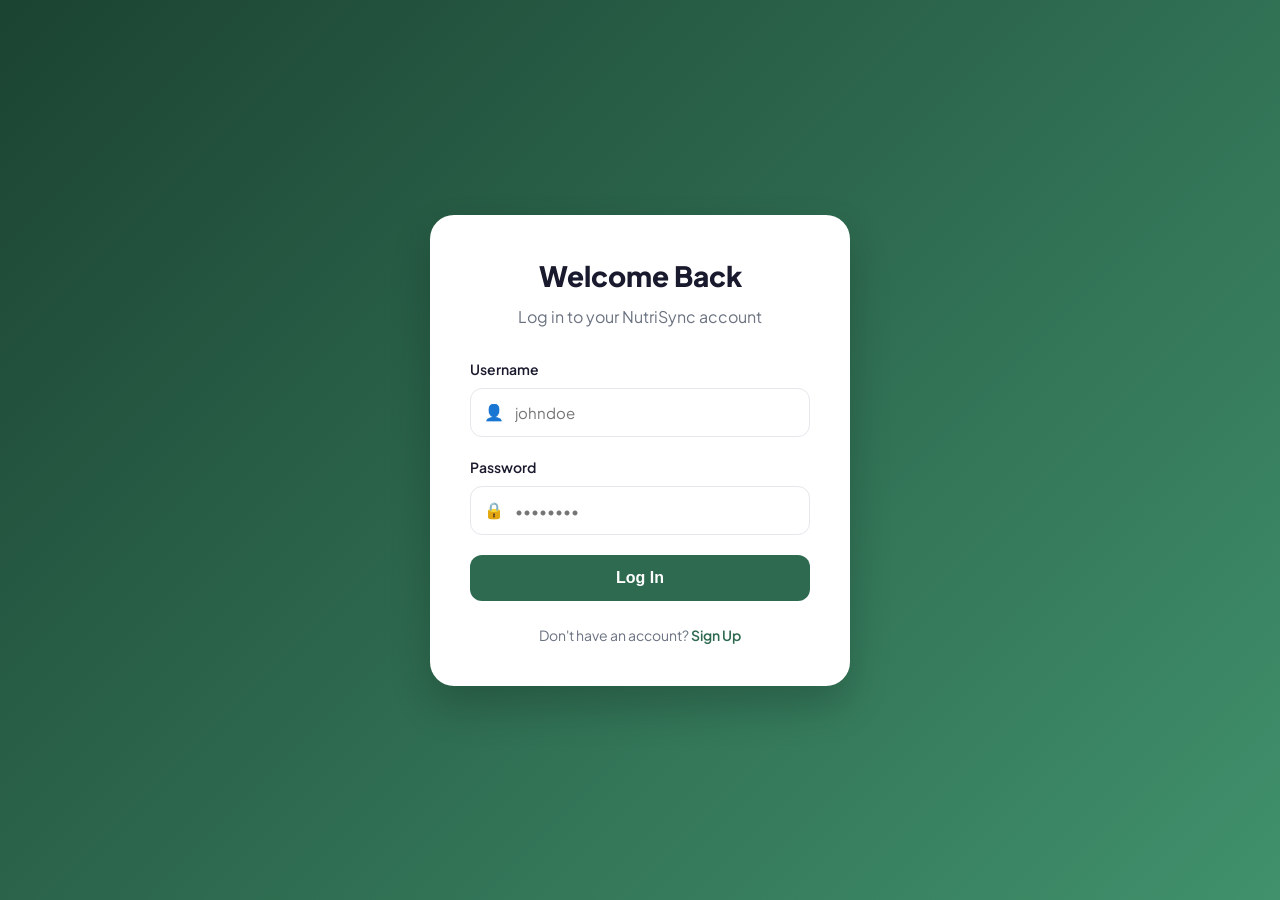
==== commit d0322cd3: "Feat: Complete app rewrite for desktop, SQLite DB, JWT Auth, file upload" ====
--- a/web_app/index.html
+++ b/web_app/index.html
@@ -2,509 +2,165 @@
 <html lang="en">
 <head>
   <meta charset="UTF-8" />
-  <meta name="viewport" content="width=device-width, initial-scale=1.0, maximum-scale=1.0" />
-  <title>NutriSync – AI-Powered Nutrition</title>
-  <meta name="description" content="NutriSync: Generate personalized AI recipes from your pantry ingredients." />
-  <link rel="preconnect" href="https://fonts.googleapis.com" />
-  <link rel="preconnect" href="https://fonts.gstatic.com" crossorigin />
-  <link href="https://fonts.googleapis.com/css2?family=Plus+Jakarta+Sans:wght@300;400;500;600;700;800&family=Playfair+Display:ital,wght@1,600&display=swap" rel="stylesheet" />
+  <meta name="viewport" content="width=device-width, initial-scale=1.0" />
+  <title>NutriSync – Web Application</title>
   <link rel="stylesheet" href="style.css" />
 </head>
 <body>
 
-<!-- ═══════════════════ SPLASH ═══════════════════ -->
-<div id="screen-splash" class="screen active">
-  <div class="splash-bg">
-    <div class="splash-orb splash-orb-1"></div>
-    <div class="splash-orb splash-orb-2"></div>
-    <div class="splash-orb splash-orb-3"></div>
-    <div class="splash-center">
-      <div class="splash-icon">
-        <span style="font-size:52px">🍽</span>
+  <!-- Auth Screens -->
+  <div id="view-login" class="view auth-view active">
+    <div class="auth-card">
+      <h2>Welcome Back</h2>
+      <p class="sub">Log in to your NutriSync account</p>
+      
+      <div id="login-error" class="hidden" style="color: red; margin-bottom: 10px; font-size: 14px; text-align: center;"></div>
+      
+      <div class="form-group">
+        <label>Username</label>
+        <div class="input-wrap">
+          <span class="input-icon">👤</span>
+          <input id="login-username" type="text" placeholder="johndoe" />
+        </div>
       </div>
-      <h1 class="splash-title">NutriSync</h1>
-      <p class="splash-sub">AI-Powered Nutrition</p>
-      <div class="splash-loader"><div class="splash-loader-bar"></div></div>
+      <div class="form-group">
+        <label>Password</label>
+        <div class="input-wrap">
+          <span class="input-icon">🔒</span>
+          <input id="login-password" type="password" placeholder="••••••••" />
+        </div>
+      </div>
+      <button class="btn-primary" onclick="handleLogin()" id="login-btn">
+        <span id="login-text">Log In</span>
+        <div id="login-spinner" class="spinner hidden"></div>
+      </button>
+      <p class="auth-link">Don't have an account? <a onclick="showView('register')">Sign Up</a></p>
     </div>
-    <p class="splash-tagline">Sync your ingredients. Discover recipes.</p>
   </div>
-</div>
 
-<!-- ═══════════════════ LOGIN ════════════════════ -->
-<div id="screen-login" class="screen">
-  <div class="auth-bg"></div>
-  <div class="auth-card">
-    <div class="auth-logo">🥗</div>
-    <h2>Welcome Back</h2>
-    <p class="auth-sub">Log in to your NutriSync account</p>
-    <div class="form-group">
-      <label>Email Address</label>
-      <div class="input-wrap">
-        <span class="input-icon">✉️</span>
-        <input id="login-email" type="email" placeholder="you@example.com" />
+  <div id="view-register" class="view auth-view">
+    <div class="auth-card">
+      <h2>Create Account</h2>
+      <p class="sub">Join NutriSync today</p>
+
+      <div id="register-error" class="hidden" style="color: red; margin-bottom: 10px; font-size: 14px; text-align: center;"></div>
+
+      <div class="form-group">
+        <label>Username</label>
+        <div class="input-wrap">
+          <span class="input-icon">👤</span>
+          <input id="reg-username" type="text" placeholder="johndoe" />
+        </div>
       </div>
+      <div class="form-group">
+        <label>Email Address</label>
+        <div class="input-wrap">
+          <span class="input-icon">✉️</span>
+          <input id="reg-email" type="email" placeholder="you@example.com" />
+        </div>
+      </div>
+      <div class="form-group">
+        <label>Password</label>
+        <div class="input-wrap">
+          <span class="input-icon">🔒</span>
+          <input id="reg-password" type="password" placeholder="••••••••" />
+        </div>
+      </div>
+      <button class="btn-primary" onclick="handleRegister()" id="reg-btn">
+        <span id="reg-text">Create Account</span>
+        <div id="reg-spinner" class="spinner hidden"></div>
+      </button>
+      <p class="auth-link">Have an account? <a onclick="showView('login')">Log In</a></p>
     </div>
-    <div class="form-group">
-      <label>Password</label>
-      <div class="input-wrap">
-        <span class="input-icon">🔒</span>
-        <input id="login-password" type="password" placeholder="••••••••" />
-        <button class="eye-btn" onclick="togglePwd('login-password',this)">👁</button>
+  </div>
+
+  <!-- Main App Shell (Requires Auth) -->
+  <div id="app-shell" class="hidden" style="flex:1; display:flex; flex-direction:column;">
+    <!-- Desktop Navbar -->
+    <nav class="navbar">
+      <div class="nav-brand" onclick="showView('dashboard')">
+        <span class="icon">🥗</span> NutriSync
       </div>
-    </div>
-    <div class="forgot"><a href="#">Forgot Password?</a></div>
-    <button class="btn-primary btn-full" id="login-btn" onclick="handleLogin()">
-      <span id="login-btn-text">Log In</span>
-      <div id="login-spinner" class="btn-spinner hidden"></div>
-    </button>
-    <p class="auth-link">Don't have an account? <a onclick="showScreen('signup')">Sign Up</a></p>
-  </div>
-</div>
+      <div class="nav-links">
+        <a class="nav-link" onclick="showView('dashboard')">Dashboard</a>
+        <a class="nav-link" onclick="showView('recipes')">Recipes</a>
+        <a class="nav-link" onclick="showView('ingredients')">Ingredients</a>
+      </div>
+      <div class="nav-profile" onclick="showView('profile')">
+        <img id="nav-avatar" src="https://ui-avatars.com/api/?name=User" class="nav-profile-img" />
+        <span id="nav-username" class="nav-profile-name">Loading...</span>
+      </div>
+    </nav>
 
-<!-- ═══════════════════ SIGNUP ═══════════════════ -->
-<div id="screen-signup" class="screen">
-  <div class="auth-bg"></div>
-  <div class="auth-card">
-    <button class="back-text-btn" onclick="showScreen('login')">← Back</button>
-    <div class="auth-logo">🌱</div>
-    <h2>Create Account</h2>
-    <p class="auth-sub">Join NutriSync today</p>
-    <div class="form-group">
-      <label>Full Name</label>
-      <div class="input-wrap">
-        <span class="input-icon">👤</span>
-        <input id="signup-name" type="text" placeholder="Your name" />
+    <!-- Views Container -->
+    <div class="container">
+      
+      <!-- Dashboard View -->
+      <div id="view-dashboard" class="view">
+        <div class="page-header">
+          <h1 class="page-title">Welcome back!</h1>
+          <p class="page-subtitle">Here are some recommended recipes for you today.</p>
+        </div>
+        <div id="dashboard-recipes" class="grid">
+          <!-- Populated via JS -->
+        </div>
       </div>
-    </div>
-    <div class="form-group">
-      <label>Email Address</label>
-      <div class="input-wrap">
-        <span class="input-icon">✉️</span>
-        <input id="signup-email" type="email" placeholder="you@example.com" />
+
+      <!-- Recipes Search View -->
+      <div id="view-recipes" class="view">
+        <div class="page-header">
+          <h1 class="page-title">Recipe Database</h1>
+          <p class="page-subtitle">Search over 100+ delicious recipes.</p>
+        </div>
+        <div class="search-container">
+          <div class="search-box">
+            <span class="search-icon">🔍</span>
+            <input type="text" id="recipe-search" placeholder="Search recipes by name..." onkeyup="handleRecipeSearch()" />
+          </div>
+          <button class="filter-btn">Filters</button>
+        </div>
+        <div id="recipes-grid" class="grid"></div>
+        <div id="recipes-spinner" class="big-spinner hidden"></div>
       </div>
-    </div>
-    <div class="form-group">
-      <label>Password</label>
-      <div class="input-wrap">
-        <span class="input-icon">🔒</span>
-        <input id="signup-password" type="password" placeholder="••••••••" />
-        <button class="eye-btn" onclick="togglePwd('signup-password',this)">👁</button>
-      </div>
-    </div>
-    <button class="btn-primary btn-full" onclick="handleSignup()">Create Account</button>
-    <p class="auth-link">Have an account? <a onclick="showScreen('login')">Log In</a></p>
-  </div>
-</div>
 
-<!-- ═══════════════════ APP SHELL ════════════════ -->
-<div id="screen-app" class="screen">
-  <!-- Pages -->
-  <div class="pages-wrap" id="pages-wrap">
-
-    <!-- HOME -->
-    <div id="page-home" class="page active">
-      <div class="topbar">
-        <div class="brand"><div class="brand-icon">🍽</div><span class="brand-name">NutriSync</span></div>
-        <button class="icon-btn" onclick="openModal('notifications')">🔔</button>
-      </div>
-      <div class="page-scroll">
-        <div class="greeting">
-          <h1 id="greeting-h1">Good Morning,</h1>
-          <h1>Chef! <span style="font-size:26px">👋</span></h1>
-          <p class="greeting-sub">Ready to create something delicious? Your personalised nutrition insights await.</p>
+      <!-- Ingredients View -->
+      <div id="view-ingredients" class="view">
+        <div class="page-header">
+          <h1 class="page-title">Ingredients</h1>
+          <p class="page-subtitle">Explore our massive ingredient database.</p>
         </div>
-
-        <div class="search-row" onclick="openModal('search')">
-          <span>🔍</span>
-          <span class="search-ph">Search recipes, ingredients...</span>
-        </div>
-
-        <!-- Featured -->
-        <div class="featured-card">
-          <div class="featured-tags">
-            <span class="chip chip-white">🌿 SEASONAL</span>
-            <span class="chip chip-amber">⏱ 15 MIN</span>
-          </div>
-          <h2 class="featured-title">Emerald Garden<br>Buddha Bowl</h2>
-          <p class="featured-desc">Rich in magnesium &amp; antioxidants. Perfect for your daily goals.</p>
-          <div class="featured-actions">
-            <button class="btn-white-sm" onclick="openFeaturedRecipe()">Start Cooking →</button>
-            <button class="btn-glass">🔖</button>
+        <div class="search-container">
+          <div class="search-box">
+            <span class="search-icon">🔍</span>
+            <input type="text" id="ingredient-search" placeholder="Search ingredients..." onkeyup="handleIngredientSearch()" />
           </div>
         </div>
-
-        <!-- Stats row -->
-        <div class="stats-row">
-          <div class="mini-stat"><span class="ms-icon">🔥</span><span class="ms-val">1840</span><span class="ms-lbl">kcal today</span></div>
-          <div class="mini-stat"><span class="ms-icon">💧</span><span class="ms-val">6</span><span class="ms-lbl">glasses</span></div>
-          <div class="mini-stat"><span class="ms-icon">🥗</span><span class="ms-val">3</span><span class="ms-lbl">meals</span></div>
-        </div>
-
-        <!-- Daily Balance -->
-        <div class="card">
-          <div class="card-header"><h3>Daily Balance</h3></div>
-          <div class="prog-item"><div class="prog-top"><span>Proteins</span><span style="color:#2D6A4F;font-weight:700">64%</span></div><div class="prog-bar"><div class="prog-fill" style="width:64%;background:#2D6A4F"></div></div></div>
-          <div class="prog-item"><div class="prog-top"><span>Fiber</span><span style="color:#52B788;font-weight:700">82%</span></div><div class="prog-bar"><div class="prog-fill" style="width:82%;background:#52B788"></div></div></div>
-          <div class="prog-item"><div class="prog-top"><span>Carbs</span><span style="color:#F59E0B;font-weight:700">45%</span></div><div class="prog-bar"><div class="prog-fill" style="width:45%;background:#F59E0B"></div></div></div>
-          <div class="prog-item"><div class="prog-top"><span>Fat</span><span style="color:#EF4444;font-weight:700">38%</span></div><div class="prog-bar"><div class="prog-fill" style="width:38%;background:#EF4444"></div></div></div>
-        </div>
-
-        <!-- Mood chips -->
-        <div class="card">
-          <div class="card-header"><h3>Explore by Mood</h3></div>
-          <div class="mood-row">
-            <div class="mood-chip">⚡ Energising</div>
-            <div class="mood-chip">🌿 Calm</div>
-            <div class="mood-chip">🧠 Focus</div>
-            <div class="mood-chip">🔥 Anti-Inflam</div>
-            <div class="mood-chip">💪 High Protein</div>
-            <div class="mood-chip">🌱 Low Carb</div>
-          </div>
-        </div>
-
-        <!-- Recommended -->
-        <div class="sec-header">
-          <div><h3 class="sec-title">Recommended for you</h3><p class="sec-sub">Based on your metabolic profile</p></div>
-          <button class="view-all-btn" onclick="openModal('recommended')">View All</button>
-        </div>
-        <div class="recipe-grid" id="home-recipe-grid"></div>
-
-        <div style="height:110px"></div>
-      </div>
-      <!-- FAB -->
-      <button class="fab" onclick="switchPage('chat')">💬 NutriBot</button>
-    </div>
-
-    <!-- INPUT -->
-    <div id="page-input" class="page">
-      <div class="topbar">
-        <div class="brand"><div class="brand-icon gradient-icon">🍽</div><span class="brand-name">NutriSync</span></div>
-        <button class="icon-btn" onclick="openModal('notifications')">🔔</button>
-      </div>
-      <div class="page-scroll">
-        <h1 class="page-h1">Tell us what's in<br>your <em class="italic-accent">pantry.</em></h1>
-        <p class="page-sub">Type your ingredients and let AI craft a perfect recipe for you.</p>
-
-        <!-- Mic card -->
-        <div class="mic-card" id="mic-card">
-          <div class="mic-btn-wrap">
-            <div class="mic-ring" id="mic-ring"></div>
-            <button class="mic-btn" id="mic-btn" onclick="toggleMic()">🎤</button>
-          </div>
-          <p class="mic-label" id="mic-label">Tap to Speak</p>
-          <p class="mic-hint" id="mic-hint">Say your ingredients aloud</p>
-        </div>
-
-        <!-- Manual entry -->
-        <div class="card" style="margin-top:20px">
-          <div class="card-header"><h3>Manual Entry</h3></div>
-          <div class="input-wrap" style="margin-bottom:12px">
-            <textarea id="ingredient-input" rows="2" placeholder="e.g. 2 chicken breasts, 1 cup rice, garlic..."></textarea>
-          </div>
-          <button class="btn-add" onclick="addIngredient()">
-            <span class="add-circle">+</span> Add Ingredient
-          </button>
-        </div>
-
-        <!-- Ingredient list -->
-        <div id="ing-section" style="display:none;margin-top:20px">
-          <div class="ing-header">
-            <h3 class="sec-title" style="margin:0">Your Ingredients</h3>
-            <span class="badge" id="ing-badge">0 items</span>
-          </div>
-          <div id="ing-list"></div>
-          <button class="btn-primary btn-full gen-btn" id="gen-btn" onclick="generateRecipe()">
-            <span id="gen-text">✨ Generate AI Recipe</span>
-            <div id="gen-spinner" class="btn-spinner hidden"></div>
-          </button>
-        </div>
-
-        <div style="height:120px"></div>
-      </div>
-    </div>
-
-    <!-- SAVED -->
-    <div id="page-saved" class="page">
-      <div class="topbar">
-        <div class="brand"><div class="brand-icon">🍽</div><span class="brand-name">NutriSync</span></div>
-        <button class="icon-btn" onclick="renderSaved()">↺</button>
-      </div>
-      <div class="page-scroll">
-        <h1 class="page-h1-sm">Saved Recipes</h1>
-        <p id="saved-sub" class="page-sub">0 recipes saved</p>
-        <div id="saved-list"></div>
-        <div id="saved-empty" class="empty-state" style="display:none">
-          <div class="empty-icon">🔖</div>
-          <h3>No saved recipes yet</h3>
-          <p>Generate a recipe and tap the bookmark to save it.</p>
-          <button class="btn-primary" onclick="switchPage('input')">Generate Recipe</button>
-        </div>
-        <div style="height:110px"></div>
-      </div>
-    </div>
-
-    <!-- PROFILE -->
-    <div id="page-profile" class="page">
-      <div class="profile-hero">
-        <div class="topbar" style="background:transparent">
-          <div class="brand"><div class="brand-icon glass-icon">🍽</div><span class="brand-name white">NutriSync</span></div>
-          <button class="icon-btn glass-btn" onclick="openModal('edit-profile')">✏️</button>
-        </div>
-        <div class="profile-avatar-wrap">
-          <div class="profile-avatar" id="profile-avatar">C</div>
-          <button class="avatar-edit-btn" onclick="openModal('edit-profile')">✏</button>
-        </div>
-        <h2 class="profile-name" id="profile-name">Chef</h2>
-        <p class="profile-bio" id="profile-bio">Nutrition Enthusiast • Healthy Eater</p>
+        <div id="ingredients-grid" class="grid" style="grid-template-columns: repeat(auto-fill, minmax(300px, 1fr));"></div>
+        <div id="ingredients-spinner" class="big-spinner hidden"></div>
       </div>
 
-      <!-- Stats -->
-      <div class="profile-stats-card">
-        <div class="ps-item"><div class="ps-icon">🍽</div><div class="ps-val" id="pstat-gen">0</div><div class="ps-lbl">Recipes<br>Generated</div></div>
-        <div class="ps-item"><div class="ps-icon">🔖</div><div class="ps-val" id="pstat-saved">0</div><div class="ps-lbl">Saved<br>Recipes</div></div>
-        <div class="ps-item"><div class="ps-icon">📅</div><div class="ps-val" id="pstat-days">1</div><div class="ps-lbl">Days<br>Active</div></div>
-        <div class="ps-item"><div class="ps-icon">🔥</div><div class="ps-val" id="pstat-cal">2000</div><div class="ps-lbl">Calorie<br>Target</div></div>
+      <!-- Profile View -->
+      <div id="view-profile" class="view">
+        <div class="profile-wrapper">
+          <div class="profile-header">
+            <div class="profile-avatar-wrap">
+              <img id="profile-avatar" src="" class="profile-avatar" />
+              <button class="upload-btn" onclick="document.getElementById('avatar-upload').click()">📷</button>
+              <input type="file" id="avatar-upload" class="hidden" accept="image/*" onchange="handleAvatarUpload(event)" />
+            </div>
+            <div class="profile-info">
+              <h3 id="profile-name"></h3>
+              <p id="profile-email"></p>
+              <p id="profile-joined"></p>
+            </div>
+          </div>
+          <button class="btn-primary" style="max-width: 200px; background: var(--red);" onclick="logout()">Log Out</button>
+        </div>
       </div>
 
-      <div class="page-scroll" style="padding-top:4px">
-        <h3 class="sec-title">Nutrition Goal</h3>
-        <div class="card" style="margin-top:10px" onclick="openModal('nutrition-goal')">
-          <div style="display:flex;justify-content:space-between;align-items:center;margin-bottom:12px">
-            <span style="font-size:10px;font-weight:700;color:var(--green);letter-spacing:1px">CURRENT GOAL</span>
-            <span style="font-size:11px;color:var(--text3)">Tap to change →</span>
-          </div>
-          <div class="goal-chips-wrap" id="goal-chips"></div>
-        </div>
-
-        <h3 class="sec-title" style="margin-top:24px">Preferences</h3>
-        <div class="card menu-card" style="margin-top:10px">
-          <div class="toggle-row">
-            <div class="t-icon">🔔</div>
-            <div class="t-info"><div class="t-label">Push Notifications</div><div class="t-sub">Daily meal reminders</div></div>
-            <label class="tog"><input type="checkbox" checked /><span class="tog-slider"></span></label>
-          </div>
-          <div class="divider"></div>
-          <div class="toggle-row">
-            <div class="t-icon">🌙</div>
-            <div class="t-info"><div class="t-label">Dark Mode</div><div class="t-sub">Switch to dark theme</div></div>
-            <label class="tog"><input type="checkbox" id="dark-tog" onchange="toggleDark(this.checked)" /><span class="tog-slider"></span></label>
-          </div>
-        </div>
-
-        <h3 class="sec-title" style="margin-top:24px">Account</h3>
-        <div class="card menu-card" style="margin-top:10px">
-          <div class="menu-row" onclick="openModal('edit-profile')"><div class="m-icon" style="background:#2D6A4F15;color:#2D6A4F">👤</div><span>Edit Profile</span><span class="chev">›</span></div>
-          <div class="divider ml62"></div>
-          <div class="menu-row" onclick="openModal('nutrition-goal')"><div class="m-icon" style="background:#3B82F615;color:#3B82F6">💪</div><span>Nutrition Goals</span><span class="chev">›</span></div>
-          <div class="divider ml62"></div>
-          <div class="menu-row" onclick="openModal('recipe-history')"><div class="m-icon" style="background:#F59E0B15;color:#F59E0B">📜</div><span>Recipe History</span><span class="chev">›</span></div>
-          <div class="divider ml62"></div>
-          <div class="menu-row" onclick="shareApp()"><div class="m-icon" style="background:#52B78815;color:#52B788">📤</div><span>Share NutriSync</span><span class="chev">›</span></div>
-          <div class="divider ml62"></div>
-          <div class="menu-row" onclick="openModal('help')"><div class="m-icon" style="background:#9CA3AF15;color:#9CA3AF">❓</div><span>Help &amp; Support</span><span class="chev">›</span></div>
-          <div class="divider ml62"></div>
-          <div class="menu-row" onclick="openModal('privacy')"><div class="m-icon" style="background:#9CA3AF15;color:#9CA3AF">🔐</div><span>Privacy Policy</span><span class="chev">›</span></div>
-        </div>
-
-        <button class="btn-logout" onclick="confirmLogout()">🚪 Log Out</button>
-        <p class="version-lbl">NutriSync v1.0 • Powered by Gemini AI</p>
-        <div style="height:110px"></div>
-      </div>
-    </div>
-
-    <!-- CHAT -->
-    <div id="page-chat" class="page chat-page">
-      <div class="chat-topbar">
-        <button class="back-icon-btn" onclick="switchPage('home')">‹</button>
-        <div class="chat-bot-info">
-          <div class="chat-bot-avatar">✨</div>
-          <div>
-            <div class="chat-bot-name">NutriBot</div>
-            <div class="chat-bot-status">AI Nutritionist • Online</div>
-          </div>
-        </div>
-      </div>
-      <div class="chat-msgs" id="chat-msgs"></div>
-      <div class="chat-bar">
-        <textarea id="chat-input" rows="1" placeholder="Ask me about nutrition..."></textarea>
-        <button class="chat-send" id="chat-send" onclick="sendChat()">
-          <svg viewBox="0 0 24 24" width="20" height="20" fill="none" stroke="white" stroke-width="2.5"><path d="M22 2L11 13"/><path d="M22 2L15 22 11 13 2 9l20-7z"/></svg>
-        </button>
-      </div>
-    </div>
-
-  </div><!-- /pages-wrap -->
-
-  <!-- Bottom Nav -->
-  <nav class="bottom-nav">
-    <button class="nav-btn active" data-pg="home" onclick="switchPage('home')"><span class="nav-ico">🏠</span><span class="nav-lbl">Home</span></button>
-    <button class="nav-btn" data-pg="input" onclick="switchPage('input')"><span class="nav-ico">🎤</span><span class="nav-lbl">Input</span></button>
-    <button class="nav-btn" data-pg="saved" onclick="switchPage('saved')"><span class="nav-ico">🔖</span><span class="nav-lbl">Saved</span></button>
-    <button class="nav-btn" data-pg="profile" onclick="switchPage('profile')"><span class="nav-ico">👤</span><span class="nav-lbl">Profile</span></button>
-  </nav>
-</div>
-
-<!-- ═══════════════════ MODALS ════════════════════ -->
-
-<!-- RECIPE DETAIL -->
-<div id="modal-recipe" class="modal" style="display:none">
-  <div class="modal-inner">
-    <div class="recipe-hero" id="recipe-hero">
-      <div class="recipe-hero-overlay"></div>
-      <button class="modal-back" onclick="closeModal('recipe')">‹</button>
-      <button class="modal-action-btn" id="save-btn" onclick="toggleSave()">🔖</button>
-      <div class="recipe-hero-content">
-        <div class="hero-tags">
-          <span class="chip chip-white">AI CUSTOM</span>
-          <span class="chip chip-amber" id="hero-time">15 MIN</span>
-        </div>
-        <h1 class="hero-name" id="hero-name">Recipe Name</h1>
-        <p class="hero-desc">A chef-curated recipe designed for your nutrition profile.</p>
-      </div>
-    </div>
-    <div class="recipe-body">
-      <div class="macro-grid" id="macro-grid"></div>
-      <div class="recipe-section">
-        <div class="rsec-hdr"><h3>Ingredients</h3><span class="badge" id="ing-count-badge">0 items</span></div>
-        <div id="modal-ings"></div>
-        <button class="btn-primary btn-full" style="margin-top:16px">🛒 Add to Grocery List</button>
-      </div>
-      <div class="recipe-section">
-        <h3>Instructions</h3>
-        <div id="modal-steps"></div>
-      </div>
-      <div class="recipe-section">
-        <h3>Serve with...</h3>
-        <div class="serve-scroll">
-          <div class="serve-card"><span class="serve-emoji">🥗</span><div><b>Garden Salad</b><p>Fresh &amp; light</p></div></div>
-          <div class="serve-card"><span class="serve-emoji">🥦</span><div><b>Roasted Veggies</b><p>15 min • 45 kcal</p></div></div>
-          <div class="serve-card"><span class="serve-emoji">✨</span><div><b>Lemon Quinoa</b><p>12 min • 220 kcal</p></div></div>
-        </div>
-      </div>
-      <div style="height:60px"></div>
     </div>
   </div>
-</div>
 
-<!-- SEARCH -->
-<div id="modal-search" class="modal" style="display:none">
-  <div class="modal-inner">
-    <div class="modal-plain-hdr">
-      <button class="modal-back-text" onclick="closeModal('search')">‹</button>
-      <div class="search-wrap"><span>🔍</span><input id="search-inp" type="text" placeholder="Search recipes..." oninput="runSearch()" autofocus /></div>
-    </div>
-    <div class="modal-scroll" id="search-res"><p class="hint-text">Start typing to search...</p></div>
-  </div>
-</div>
-
-<!-- NOTIFICATIONS -->
-<div id="modal-notifications" class="modal" style="display:none">
-  <div class="modal-inner">
-    <div class="modal-plain-hdr"><button class="modal-back-text" onclick="closeModal('notifications')">‹</button><h3>Notifications</h3></div>
-    <div class="modal-scroll">
-      <div class="notif-card"><span class="notif-ico">🍳</span><div><b>Time to cook!</b><p>Your daily reminder — check today's recipe suggestion.</p></div></div>
-      <div class="notif-card"><span class="notif-ico">💧</span><div><b>Hydration Alert</b><p>Remember to drink water with meals for better digestion.</p></div></div>
-      <div class="notif-card"><span class="notif-ico">✨</span><div><b>AI Recipe Ready</b><p>Generate your personalised recipe based on today's goals.</p></div></div>
-    </div>
-  </div>
-</div>
-
-<!-- EDIT PROFILE -->
-<div id="modal-edit-profile" class="modal" style="display:none">
-  <div class="modal-inner">
-    <div class="modal-plain-hdr">
-      <button class="modal-back-text" onclick="closeModal('edit-profile')">‹</button>
-      <h3>Edit Profile</h3>
-      <button class="save-text-btn" onclick="saveProfile()">Save</button>
-    </div>
-    <div class="modal-scroll" style="padding:20px">
-      <div class="edit-avatar" id="edit-avatar">C</div>
-      <div class="form-group"><label>Full Name</label><div class="input-wrap"><input id="edit-name" type="text" /></div></div>
-      <div class="form-group"><label>Bio</label><div class="input-wrap"><input id="edit-bio" type="text" /></div></div>
-      <div class="form-group"><label>Diet Tag</label><div class="input-wrap"><input id="edit-diet" type="text" /></div></div>
-    </div>
-  </div>
-</div>
-
-<!-- NUTRITION GOAL -->
-<div id="modal-nutrition-goal" class="modal" style="display:none">
-  <div class="modal-inner">
-    <div class="modal-plain-hdr">
-      <button class="modal-back-text" onclick="closeModal('nutrition-goal')">‹</button>
-      <h3>Nutrition Goals</h3>
-      <button class="save-text-btn" onclick="saveGoal()">Save</button>
-    </div>
-    <div class="modal-scroll" style="padding:20px">
-      <h3 class="sec-title">Select your goal</h3>
-      <div class="goal-sel" id="goal-sel"></div>
-      <h3 class="sec-title" style="margin-top:24px">Daily Calorie Target</h3>
-      <div class="input-wrap" style="margin-top:10px"><input id="cal-inp" type="number" placeholder="e.g. 2000" /></div>
-    </div>
-  </div>
-</div>
-
-<!-- RECIPE HISTORY -->
-<div id="modal-recipe-history" class="modal" style="display:none">
-  <div class="modal-inner">
-    <div class="modal-plain-hdr"><button class="modal-back-text" onclick="closeModal('recipe-history')">‹</button><h3>Recipe History</h3></div>
-    <div class="modal-scroll" style="padding:20px" id="hist-scroll">
-      <div id="hist-list"></div>
-      <div id="hist-empty" class="empty-state">
-        <div class="empty-icon">📜</div><h3>No history yet</h3><p>Start generating recipes to build your history.</p>
-      </div>
-    </div>
-  </div>
-</div>
-
-<!-- RECOMMENDED -->
-<div id="modal-recommended" class="modal" style="display:none">
-  <div class="modal-inner">
-    <div class="modal-plain-hdr"><button class="modal-back-text" onclick="closeModal('recommended')">‹</button><h3>Recommended Recipes</h3></div>
-    <div class="modal-scroll" style="padding:20px"><div class="recipe-grid" id="rec-grid"></div></div>
-  </div>
-</div>
-
-<!-- HELP -->
-<div id="modal-help" class="modal" style="display:none">
-  <div class="modal-inner">
-    <div class="modal-plain-hdr"><button class="modal-back-text" onclick="closeModal('help')">‹</button><h3>Help &amp; Support</h3></div>
-    <div class="modal-scroll" style="padding:20px">
-      <div class="help-card"><h4>How to generate a recipe?</h4><p>Go to the Input tab, type your ingredients and tap "Add Ingredient", then hit "Generate AI Recipe".</p></div>
-      <div class="help-card"><h4>How to save a recipe?</h4><p>Open any recipe and tap the 🔖 bookmark button in the top-right corner.</p></div>
-      <div class="help-card"><h4>What is NutriBot?</h4><p>NutriBot is your AI nutrition assistant. Tap the green chat button on the home screen to start.</p></div>
-      <div class="help-card"><h4>Is my data private?</h4><p>Yes — all data is stored locally on your device only.</p></div>
-    </div>
-  </div>
-</div>
-
-<!-- PRIVACY -->
-<div id="modal-privacy" class="modal" style="display:none">
-  <div class="modal-inner">
-    <div class="modal-plain-hdr"><button class="modal-back-text" onclick="closeModal('privacy')">‹</button><h3>Privacy Policy</h3></div>
-    <div class="modal-scroll" style="padding:20px">
-      <p class="policy-p"><strong>Last updated:</strong> January 2025</p>
-      <p class="policy-p">NutriSync does not collect or sell your personal data. All profile data and saved recipes are stored locally.</p>
-      <h4>AI Services</h4>
-      <p class="policy-p">When generating recipes or using NutriBot, your ingredient list is sent securely to the Gemini AI backend. No personal information is included.</p>
-    </div>
-  </div>
-</div>
-
-<!-- LOGOUT CONFIRM -->
-<div id="modal-logout" class="dialog-overlay" style="display:none">
-  <div class="dialog">
-    <h3>Log Out?</h3>
-    <p>Your data will remain on this device.</p>
-    <div class="dialog-btns">
-      <button class="btn-cancel" onclick="closeModal('logout')">Cancel</button>
-      <button class="btn-danger" onclick="doLogout()">Log Out</button>
-    </div>
-  </div>
-</div>
-
-<!-- SNACKBAR -->
-<div id="snackbar" class="snackbar" style="display:none"></div>
-
-<script src="app.js"></script>
+  <script src="app.js"></script>
 </body>
 </html>
--- a/web_app/style.css
+++ b/web_app/style.css
@@ -1,6 +1,8 @@
 /* ═══════════════════════════════════════════════════════
-   NutriSync — Complete CSS (rewrite v2)
+   NutriSync — Desktop Web Application CSS
 ═══════════════════════════════════════════════════════ */
+
+@import url('https://fonts.googleapis.com/css2?family=Plus+Jakarta+Sans:wght@300;400;500;600;700;800&family=Playfair+Display:ital,wght@1,600&display=swap');
 
 *, *::before, *::after { box-sizing: border-box; margin: 0; padding: 0; }
 
@@ -10,767 +12,363 @@
   --greend: #1B4332;
   --teal:   #52B788;
   --mint:   #95D5B2;
-  --sg:     #D8F3DC;
-  --bg:     #F8FAF9;
+  --bg:     #F4F7F6;
   --card:   #FFFFFF;
   --text1:  #1A1A2E;
   --text2:  #6B7280;
   --text3:  #9CA3AF;
   --div:    #E5E7EB;
   --red:    #EF4444;
-  --amber:  #F59E0B;
-  --shadow: 0 4px 20px rgba(0,0,0,.06);
-  --shadowg:0 6px 24px rgba(45,106,79,.25);
-}
-
-html, body {
-  height: 100%;
+  --shadow: 0 4px 20px rgba(0,0,0,.04);
+  --shadow-hover: 0 10px 30px rgba(45,106,79,.1);
+}
+
+body {
   font-family: 'Plus Jakarta Sans', sans-serif;
-  background: #0f2318;
+  background-color: var(--bg);
+  color: var(--text1);
+  line-height: 1.5;
+  min-height: 100vh;
+  display: flex;
+  flex-direction: column;
+}
+
+/* ── ANIMATIONS ─────────────────────────────────── */
+@keyframes fadeIn { from { opacity: 0 } to { opacity: 1 } }
+@keyframes slideUp { from { opacity: 0; transform: translateY(20px) } to { opacity: 1; transform: translateY(0) } }
+@keyframes spin { to { transform: rotate(360deg) } }
+
+/* ── LAYOUT / ROUTING ───────────────────────────── */
+.view {
+  display: none;
+  animation: fadeIn 0.4s ease;
+  flex: 1;
+}
+.view.active { display: flex; flex-direction: column; }
+
+/* ── NAVIGATION BAR ─────────────────────────────── */
+.navbar {
+  background: var(--card);
+  height: 70px;
+  display: flex;
+  align-items: center;
+  justify-content: space-between;
+  padding: 0 40px;
+  box-shadow: 0 2px 10px rgba(0,0,0,0.05);
+  position: sticky;
+  top: 0;
+  z-index: 1000;
+}
+.nav-brand {
+  display: flex;
+  align-items: center;
+  gap: 12px;
+  font-weight: 800;
+  font-size: 24px;
+  color: var(--green);
+  cursor: pointer;
+}
+.nav-brand span.icon { font-size: 28px; }
+
+.nav-links {
+  display: flex;
+  gap: 32px;
+}
+.nav-link {
+  color: var(--text2);
+  font-weight: 600;
+  cursor: pointer;
+  transition: color 0.2s;
+  display: flex;
+  align-items: center;
+  gap: 8px;
+}
+.nav-link:hover, .nav-link.active {
+  color: var(--green);
+}
+
+.nav-profile {
+  display: flex;
+  align-items: center;
+  gap: 12px;
+  cursor: pointer;
+}
+.nav-profile-img {
+  width: 40px;
+  height: 40px;
+  border-radius: 50%;
+  object-fit: cover;
+  border: 2px solid var(--green);
+}
+.nav-profile-name {
+  font-weight: 600;
+  color: var(--text1);
+}
+
+/* ── AUTH SCREENS ───────────────────────────────── */
+.auth-view {
+  min-height: 100vh;
+  display: flex;
+  align-items: center;
+  justify-content: center;
+  background: linear-gradient(135deg, var(--greend), var(--greenl));
+}
+.auth-card {
+  background: var(--card);
+  width: 100%;
+  max-width: 420px;
+  padding: 40px;
+  border-radius: 24px;
+  box-shadow: 0 20px 40px rgba(0,0,0,0.2);
+  animation: slideUp 0.5s ease;
+}
+.auth-card h2 {
+  font-size: 28px;
+  font-weight: 800;
+  text-align: center;
+  margin-bottom: 8px;
+}
+.auth-card p.sub {
+  text-align: center;
+  color: var(--text2);
+  margin-bottom: 30px;
+}
+
+.form-group { margin-bottom: 20px; }
+.form-group label {
+  display: block;
+  font-size: 14px;
+  font-weight: 600;
+  margin-bottom: 8px;
+}
+.input-wrap { position: relative; }
+.input-wrap input {
+  width: 100%;
+  padding: 14px 14px 14px 44px;
+  border: 1px solid var(--div);
+  border-radius: 12px;
+  font-family: inherit;
+  font-size: 15px;
+  outline: none;
+  transition: border-color 0.2s;
+}
+.input-wrap input:focus { border-color: var(--green); }
+.input-icon {
+  position: absolute;
+  left: 14px;
+  top: 50%;
+  transform: translateY(-50%);
+  color: var(--text3);
+}
+
+.btn-primary {
+  width: 100%;
+  padding: 14px;
+  background: var(--green);
+  color: white;
+  border: none;
+  border-radius: 12px;
+  font-size: 16px;
+  font-weight: 700;
+  cursor: pointer;
+  transition: background 0.2s;
+  display: flex;
+  align-items: center;
+  justify-content: center;
+  gap: 10px;
+}
+.btn-primary:hover { background: var(--greend); }
+.btn-primary:disabled { opacity: 0.7; cursor: not-allowed; }
+
+.auth-link {
+  text-align: center;
+  margin-top: 24px;
+  font-size: 14px;
+  color: var(--text2);
+}
+.auth-link a { color: var(--green); font-weight: 600; cursor: pointer; text-decoration: none;}
+
+/* ── MAIN CONTENT AREA ──────────────────────────── */
+.container {
+  max-width: 1200px;
+  margin: 0 auto;
+  padding: 40px 20px;
+  width: 100%;
+}
+
+.page-header {
+  margin-bottom: 40px;
+}
+.page-title {
+  font-size: 36px;
+  font-weight: 800;
+  color: var(--text1);
+}
+.page-subtitle {
+  font-size: 16px;
+  color: var(--text2);
+  margin-top: 8px;
+}
+
+/* ── GRIDS ──────────────────────────────────────── */
+.grid {
+  display: grid;
+  grid-template-columns: repeat(auto-fill, minmax(280px, 1fr));
+  gap: 24px;
+}
+
+/* ── CARDS ──────────────────────────────────────── */
+.recipe-card {
+  background: var(--card);
+  border-radius: 20px;
   overflow: hidden;
-}
-
-/* ── PHONE SHELL ────────────────────────────────── */
-.screen {
-  position: fixed;
-  inset: 0;
-  display: none;
-  flex-direction: column;
-  background: var(--bg);
-  /* Phone shape on desktop */
-}
-.screen.active { display: flex; }
-
-@media (min-width: 500px) {
-  body { display: flex; align-items: center; justify-content: center; }
-  .screen {
-    width: 393px;
-    height: 852px;
-    border-radius: 44px;
-    box-shadow: 0 0 0 10px #111, 0 0 0 12px #333, 0 40px 100px rgba(0,0,0,.7);
-    position: relative;
-    inset: unset;
-    overflow: hidden;
-  }
-  .modal, .dialog-overlay {
-    width: 393px !important;
-    height: 852px !important;
-    border-radius: 44px !important;
-    position: fixed !important;
-    top: 50% !important;
-    left: 50% !important;
-    transform: translate(-50%, -50%) !important;
-    overflow: hidden;
-  }
-}
-
-/* ── ANIMATIONS ─────────────────────────────────── */
-@keyframes fadeIn   { from { opacity: 0 } to { opacity: 1 } }
-@keyframes slideUp  { from { opacity: 0; transform: translateY(20px) } to { opacity: 1; transform: translateY(0) } }
-@keyframes pop      { 0% { transform: scale(0); opacity: 0 } 70% { transform: scale(1.1) } 100% { transform: scale(1); opacity: 1 } }
-@keyframes spin     { to { transform: rotate(360deg) } }
-@keyframes barAnim  { from { width: 0 } }
-@keyframes pulse    { 0%,100% { transform: scale(1) } 50% { transform: scale(1.12) } }
-@keyframes loaderW  { 0% { width: 0 } 80% { width: 90% } 100% { width: 100% } }
-
-/* ── SPLASH ─────────────────────────────────────── */
-.splash-bg {
+  box-shadow: var(--shadow);
+  transition: transform 0.3s, box-shadow 0.3s;
+  cursor: pointer;
+}
+.recipe-card:hover {
+  transform: translateY(-5px);
+  box-shadow: var(--shadow-hover);
+}
+.recipe-img {
+  width: 100%;
+  height: 200px;
+  object-fit: cover;
+}
+.recipe-content {
+  padding: 20px;
+}
+.recipe-title {
+  font-size: 18px;
+  font-weight: 700;
+  margin-bottom: 8px;
+}
+.recipe-meta {
+  display: flex;
+  gap: 12px;
+  font-size: 14px;
+  color: var(--text2);
+}
+
+.ingredient-card {
+  background: var(--card);
+  border-radius: 16px;
+  padding: 16px;
+  display: flex;
+  align-items: center;
+  gap: 16px;
+  box-shadow: var(--shadow);
+  transition: transform 0.2s;
+  cursor: pointer;
+}
+.ingredient-card:hover { transform: translateY(-3px); }
+.ingredient-img {
+  width: 60px;
+  height: 60px;
+  border-radius: 12px;
+  object-fit: cover;
+}
+.ingredient-info h4 { font-size: 16px; font-weight: 600; }
+.ingredient-info p { font-size: 13px; color: var(--text2); }
+
+/* ── SEARCH BAR ─────────────────────────────────── */
+.search-container {
+  display: flex;
+  gap: 12px;
+  margin-bottom: 30px;
+}
+.search-box {
   flex: 1;
-  background: linear-gradient(150deg, #1B4332, #2D6A4F 50%, #40916C);
-  display: flex;
-  flex-direction: column;
+  position: relative;
+}
+.search-box input {
+  width: 100%;
+  padding: 16px 20px 16px 50px;
+  border: none;
+  border-radius: 16px;
+  font-size: 16px;
+  background: var(--card);
+  box-shadow: var(--shadow);
+  outline: none;
+}
+.search-icon {
+  position: absolute;
+  left: 20px;
+  top: 50%;
+  transform: translateY(-50%);
+  font-size: 20px;
+  color: var(--text3);
+}
+.filter-btn {
+  padding: 0 24px;
+  background: var(--green);
+  color: white;
+  border: none;
+  border-radius: 16px;
+  font-weight: 600;
+  cursor: pointer;
+}
+
+/* ── PROFILE SECTION ────────────────────────────── */
+.profile-wrapper {
+  background: var(--card);
+  border-radius: 24px;
+  padding: 40px;
+  box-shadow: var(--shadow);
+  max-width: 800px;
+  margin: 0 auto;
+}
+.profile-header {
+  display: flex;
+  align-items: center;
+  gap: 30px;
+  margin-bottom: 40px;
+}
+.profile-avatar-wrap {
+  position: relative;
+}
+.profile-avatar {
+  width: 120px;
+  height: 120px;
+  border-radius: 50%;
+  object-fit: cover;
+  border: 4px solid var(--green);
+}
+.upload-btn {
+  position: absolute;
+  bottom: 0;
+  right: 0;
+  background: var(--green);
+  color: white;
+  border: none;
+  width: 36px;
+  height: 36px;
+  border-radius: 50%;
+  cursor: pointer;
+  display: flex;
   align-items: center;
   justify-content: center;
-  position: relative;
-  overflow: hidden;
-}
-.splash-orb {
-  position: absolute;
-  border-radius: 50%;
-  background: rgba(255,255,255,.07);
-}
-.splash-orb-1 { width: 280px; height: 280px; top: -80px; right: -80px; }
-.splash-orb-2 { width: 320px; height: 320px; bottom: -100px; left: -100px; }
-.splash-orb-3 { width: 140px; height: 140px; top: 38%; left: -50px; }
-.splash-center { display: flex; flex-direction: column; align-items: center; gap: 10px; }
-.splash-icon {
-  width: 108px; height: 108px;
-  background: #fff;
-  border-radius: 32px;
-  display: flex; align-items: center; justify-content: center;
-  box-shadow: 0 12px 40px rgba(0,0,0,.25);
-  margin-bottom: 12px;
-  animation: pop .7s cubic-bezier(.34,1.56,.64,1) both;
-}
-.splash-title {
-  font-size: 40px; font-weight: 800; color: #fff;
-  letter-spacing: -1px;
-  animation: slideUp .6s ease .4s both;
-}
-.splash-sub {
-  font-size: 14px; font-weight: 300; color: rgba(255,255,255,.7);
-  letter-spacing: 2.5px;
-  animation: slideUp .6s ease .7s both;
-}
-.splash-loader {
-  width: 140px; height: 3px; background: rgba(255,255,255,.2);
-  border-radius: 4px; margin-top: 52px; overflow: hidden;
-  animation: fadeIn .4s ease 1.2s both;
-}
-.splash-loader-bar {
-  height: 100%; background: rgba(255,255,255,.8);
-  border-radius: 4px;
-  animation: loaderW 2.4s ease 1.2s forwards;
-}
-.splash-tagline {
-  position: absolute; bottom: 40px;
-  color: rgba(255,255,255,.35);
-  font-size: 12px; letter-spacing: .6px;
-  animation: fadeIn .8s ease 1.6s both;
-}
-
-/* ── AUTH ───────────────────────────────────────── */
-.auth-bg {
-  position: absolute; inset: 0;
-  background: linear-gradient(160deg, var(--greend) 0%, var(--green) 45%, var(--bg) 45%);
-  z-index: 0;
-}
-.auth-card {
-  position: relative; z-index: 1;
-  flex: 1;
-  overflow-y: auto;
-  margin: 130px 20px 0;
-  background: #fff;
-  border-radius: 28px 28px 0 0;
-  padding: 32px 24px 48px;
-  box-shadow: 0 -4px 40px rgba(0,0,0,.12);
-  display: flex;
-  flex-direction: column;
-}
-.auth-logo {
-  font-size: 40px; text-align: center;
-  margin-bottom: 16px;
-  animation: pop .5s cubic-bezier(.34,1.56,.64,1) both;
-}
-.auth-card h2 {
-  font-size: 28px; font-weight: 800; color: var(--text1);
-  text-align: center; margin-bottom: 6px;
-}
-.auth-sub { font-size: 14px; color: var(--text2); text-align: center; margin-bottom: 28px; }
-.back-text-btn {
-  background: none; border: none; cursor: pointer;
-  font-size: 15px; font-weight: 600; color: var(--green);
-  margin-bottom: 12px; padding: 0; align-self: flex-start;
-}
-.forgot { text-align: right; margin-bottom: 24px; }
-.forgot a { color: var(--green); font-size: 13px; font-weight: 600; text-decoration: none; cursor: pointer; }
-.auth-link { font-size: 14px; color: var(--text2); text-align: center; margin-top: 20px; }
-.auth-link a { color: var(--green); font-weight: 700; cursor: pointer; }
-
-/* ── FORM ───────────────────────────────────────── */
-.form-group { margin-bottom: 16px; }
-.form-group label { font-size: 13px; font-weight: 600; color: var(--text1); display: block; margin-bottom: 7px; }
-.input-wrap { position: relative; }
-.input-wrap input,
-.input-wrap textarea {
-  width: 100%;
-  background: #F3F4F6;
-  border: 1.5px solid transparent;
-  border-radius: 14px;
-  padding: 14px 20px 14px 44px;
-  font-family: inherit; font-size: 14px; color: var(--text1);
-  outline: none; resize: none;
-  transition: border-color .2s, box-shadow .2s;
-}
-.input-wrap textarea { padding-left: 16px; min-height: 70px; }
-.input-wrap input:focus,
-.input-wrap textarea:focus {
-  border-color: var(--green);
-  box-shadow: 0 0 0 3px rgba(45,106,79,.12);
-}
-.input-icon {
-  position: absolute; left: 14px; top: 50%; transform: translateY(-50%);
-  font-size: 16px; pointer-events: none;
-}
-.eye-btn {
-  position: absolute; right: 14px; top: 50%; transform: translateY(-50%);
-  background: none; border: none; cursor: pointer; font-size: 16px;
-}
-
-/* ── BUTTONS ────────────────────────────────────── */
-.btn-primary {
-  background: linear-gradient(135deg, var(--green), var(--teal));
-  color: #fff; border: none; border-radius: 16px;
-  padding: 16px 24px;
-  font-family: inherit; font-size: 15px; font-weight: 700;
-  cursor: pointer; display: flex; align-items: center; justify-content: center; gap: 10px;
-  box-shadow: var(--shadowg);
-  transition: transform .15s, opacity .2s;
-}
-.btn-primary:active { transform: scale(.97); }
-.btn-primary:disabled { opacity: .65; cursor: default; }
-.btn-full { width: 100%; }
-.btn-spinner {
-  width: 18px; height: 18px;
-  border: 2.5px solid rgba(255,255,255,.4);
+  box-shadow: 0 2px 8px rgba(0,0,0,0.2);
+}
+.profile-info h3 { font-size: 28px; font-weight: 800; }
+.profile-info p { font-size: 16px; color: var(--text2); }
+
+/* ── UTILS ──────────────────────────────────────── */
+.hidden { display: none !important; }
+.spinner {
+  width: 20px;
+  height: 20px;
+  border: 3px solid rgba(255,255,255,0.3);
   border-top-color: #fff;
   border-radius: 50%;
-  animation: spin .7s linear infinite;
-  display: inline-block;
-}
-.btn-spinner.hidden { display: none; }
-.btn-add {
-  width: 100%; background: var(--sg);
-  color: var(--greend);
-  border: 1.5px solid rgba(45,106,79,.25);
-  border-radius: 14px;
-  padding: 14px; font-family: inherit;
-  font-size: 15px; font-weight: 700;
-  cursor: pointer; display: flex; align-items: center; justify-content: center; gap: 10px;
-  transition: transform .15s;
-}
-.btn-add:active { transform: scale(.97); }
-.add-circle {
-  width: 30px; height: 30px; background: var(--green);
-  border-radius: 9px; color: #fff; font-size: 20px;
-  display: flex; align-items: center; justify-content: center; line-height: 1;
-}
-.btn-white-sm {
-  background: #fff; color: var(--green); border: none;
-  border-radius: 30px; padding: 12px 24px;
-  font-family: inherit; font-size: 14px; font-weight: 800;
-  cursor: pointer; box-shadow: var(--shadow);
-  transition: transform .15s;
-}
-.btn-white-sm:active { transform: scale(.97); }
-.btn-glass {
-  width: 44px; height: 44px; border-radius: 50%;
-  background: rgba(255,255,255,.2); border: none;
-  cursor: pointer; font-size: 20px;
-  display: flex; align-items: center; justify-content: center;
-}
-.btn-logout {
-  width: 100%; background: rgba(239,68,68,.08);
-  color: var(--red); border: 1.5px solid rgba(239,68,68,.2);
-  border-radius: 16px; padding: 14px;
-  font-family: inherit; font-size: 15px; font-weight: 600;
-  cursor: pointer; margin: 20px 0 12px;
-}
-.view-all-btn {
-  background: none; border: none; cursor: pointer;
-  color: var(--green); font-family: inherit;
-  font-size: 13px; font-weight: 700;
-}
-.gen-btn { margin-top: 4px; }
-
-/* ── APP SHELL ──────────────────────────────────── */
-#screen-app { background: var(--bg); overflow: hidden; }
-.pages-wrap { flex: 1; position: relative; overflow: hidden; }
-
-/* ── PAGES ──────────────────────────────────────── */
-.page {
-  position: absolute; inset: 0;
-  display: flex; flex-direction: column;
-  opacity: 0; pointer-events: none;
-  transition: opacity .28s ease, transform .28s ease;
-  transform: translateY(6px);
-}
-.page.active { opacity: 1; pointer-events: all; transform: translateY(0); }
-.page-scroll {
-  flex: 1; overflow-y: auto;
-  padding: 0 18px;
-  -webkit-overflow-scrolling: touch;
-}
-.page-scroll::-webkit-scrollbar { display: none; }
-
-/* ── TOPBAR ─────────────────────────────────────── */
-.topbar {
-  display: flex; align-items: center; justify-content: space-between;
-  padding: 16px 18px 6px; flex-shrink: 0;
-}
-.brand { display: flex; align-items: center; gap: 10px; }
-.brand-icon {
-  width: 40px; height: 40px; background: var(--greend);
-  border-radius: 50%; display: flex; align-items: center; justify-content: center;
-  font-size: 18px;
-}
-.gradient-icon { background: linear-gradient(135deg, var(--green), var(--teal)); }
-.glass-icon { background: rgba(255,255,255,.22); }
-.brand-name { font-size: 18px; font-weight: 800; color: var(--green); }
-.brand-name.white { color: #fff; }
-.icon-btn {
-  width: 42px; height: 42px; background: #fff;
-  border-radius: 14px; border: none; cursor: pointer;
-  font-size: 18px; box-shadow: var(--shadow);
-  display: flex; align-items: center; justify-content: center;
-  transition: transform .15s;
-}
-.icon-btn:active { transform: scale(.9); }
-.glass-btn { background: rgba(255,255,255,.2); box-shadow: none; }
-
-/* ── HOME ───────────────────────────────────────── */
-.greeting { padding: 14px 0 6px; }
-.greeting h1 { font-size: 30px; font-weight: 800; color: var(--text1); line-height: 1.15; }
-.greeting-sub { font-size: 14px; color: var(--text2); line-height: 1.6; margin-top: 8px; }
-.search-row {
-  display: flex; align-items: center; gap: 10px;
-  background: #fff; border-radius: 16px; padding: 14px 18px;
-  box-shadow: var(--shadow); margin: 14px 0 20px;
-  cursor: pointer;
-}
-.search-ph { font-size: 14px; color: var(--text3); }
-.featured-card {
-  background: linear-gradient(140deg, var(--greend), var(--green), var(--teal));
-  border-radius: 28px; padding: 24px; min-height: 240px;
-  display: flex; flex-direction: column; justify-content: space-between;
-  position: relative; overflow: hidden;
-  box-shadow: var(--shadowg); margin-bottom: 20px;
-}
-.featured-card::after {
-  content: '🌿'; position: absolute; right: -10px; top: -10px;
-  font-size: 130px; opacity: .07; pointer-events: none;
-}
-.featured-tags { display: flex; gap: 8px; }
-.chip {
-  padding: 6px 12px; border-radius: 20px;
-  font-size: 10px; font-weight: 700; letter-spacing: .5px;
-}
-.chip-white { background: rgba(255,255,255,.22); color: #fff; }
-.chip-amber { background: rgba(245,158,11,.85); color: #fff; }
-.featured-title { font-size: 26px; font-weight: 800; color: #fff; line-height: 1.1; margin: 14px 0 8px; }
-.featured-desc { font-size: 13px; color: rgba(255,255,255,.8); line-height: 1.5; margin-bottom: 18px; }
-.featured-actions { display: flex; gap: 12px; align-items: center; }
-.stats-row {
-  display: flex; gap: 12px; margin-bottom: 18px;
-}
-.mini-stat {
-  flex: 1; background: #fff; border-radius: 18px; padding: 16px 12px;
-  display: flex; flex-direction: column; align-items: center; gap: 4px;
-  box-shadow: var(--shadow);
-}
-.ms-icon { font-size: 22px; }
-.ms-val { font-size: 18px; font-weight: 800; color: var(--text1); }
-.ms-lbl { font-size: 10px; color: var(--text3); font-weight: 500; }
-
-.card {
-  background: #fff; border-radius: 20px; padding: 18px;
-  box-shadow: var(--shadow); margin-bottom: 18px;
-}
-.card-header { margin-bottom: 14px; }
-.card-header h3 { font-size: 16px; font-weight: 700; color: var(--text1); }
-.prog-item { margin-bottom: 10px; }
-.prog-top { display: flex; justify-content: space-between; align-items: center; margin-bottom: 6px; font-size: 14px; font-weight: 500; color: var(--text1); }
-.prog-bar { height: 8px; background: #F3F4F6; border-radius: 6px; overflow: hidden; }
-.prog-fill { height: 100%; border-radius: 6px; animation: barAnim 1s ease both; }
-.mood-row { display: flex; flex-wrap: wrap; gap: 9px; }
-.mood-chip {
-  background: rgba(216,243,220,.5); color: var(--greend);
-  border: 1px solid rgba(149,213,178,.5);
-  border-radius: 24px; padding: 9px 14px;
-  font-size: 13px; font-weight: 600; cursor: pointer;
-  transition: background .2s, transform .15s;
-}
-.mood-chip:hover { background: var(--sg); transform: scale(1.03); }
-.sec-header { display: flex; justify-content: space-between; align-items: flex-end; margin-bottom: 14px; }
-.sec-title { font-size: 16px; font-weight: 700; color: var(--text1); }
-.sec-sub { font-size: 12px; color: var(--text3); margin-top: 2px; }
-.recipe-grid { display: grid; grid-template-columns: 1fr 1fr; gap: 14px; }
-.rcard {
-  background: #fff; border-radius: 20px; box-shadow: var(--shadow);
-  overflow: hidden; cursor: pointer; transition: transform .2s;
-}
-.rcard:active { transform: scale(.96); }
-.rcard-img {
-  height: 106px; background-size: cover; background-position: center;
-  display: flex; align-items: center; justify-content: center; font-size: 36px;
-}
-.rcard-body { padding: 11px 12px 13px; }
-.rcard-name { font-size: 12px; font-weight: 700; color: var(--text1); line-height: 1.3; margin-bottom: 5px; }
-.rcard-meta { font-size: 11px; color: var(--text3); display: flex; align-items: center; gap: 5px; }
-.fab {
-  position: absolute; bottom: 20px; right: 18px;
-  background: var(--green); color: #fff; border: none; border-radius: 30px;
-  padding: 14px 20px; font-family: inherit; font-size: 14px; font-weight: 700;
-  cursor: pointer; display: flex; align-items: center; gap: 8px;
-  box-shadow: var(--shadowg); z-index: 10; transition: transform .2s;
-}
-.fab:active { transform: scale(.95); }
-
-/* ── INPUT ──────────────────────────────────────── */
-.page-h1 { font-size: 28px; font-weight: 800; color: var(--text1); line-height: 1.2; margin: 14px 0 8px; }
-.page-h1-sm { font-size: 26px; font-weight: 700; color: var(--text1); margin: 14px 0 4px; }
-.page-sub { font-size: 14px; color: var(--text2); line-height: 1.6; margin-bottom: 20px; }
-.italic-accent { font-family: 'Playfair Display', serif; font-style: italic; color: var(--green); }
-.mic-card {
-  background: #F5F7F5; border-radius: 22px; padding: 28px 18px;
-  text-align: center; border: 2px solid transparent;
-  transition: background .3s, border-color .3s;
-}
-.mic-card.listening { background: rgba(216,243,220,.5); border-color: var(--mint); }
-.mic-btn-wrap { position: relative; display: inline-flex; margin-bottom: 14px; }
-.mic-ring {
-  position: absolute; inset: -14px; border-radius: 50%;
-  background: rgba(45,106,79,.12);
-  transform: scale(0); transition: transform .3s;
-}
-.mic-card.listening .mic-ring { transform: scale(1); animation: pulse 1.2s ease-in-out infinite; }
-.mic-btn {
-  width: 72px; height: 72px; border-radius: 50%;
-  background: var(--green); border: none; font-size: 28px;
-  cursor: pointer; box-shadow: 0 6px 24px rgba(45,106,79,.35);
-  transition: background .3s, transform .15s; position: relative; z-index: 1;
-}
-.mic-btn:active { transform: scale(.92); }
-.mic-label { font-size: 16px; font-weight: 700; color: var(--text1); margin-bottom: 4px; }
-.mic-hint { font-size: 13px; color: var(--text3); }
-.ing-header { display: flex; align-items: center; gap: 10px; margin-bottom: 14px; }
-.badge {
-  background: var(--sg); color: var(--green);
-  padding: 4px 12px; border-radius: 20px; font-size: 12px; font-weight: 700;
-}
-.ing-tile {
-  background: #fff; border-radius: 16px; padding: 13px 14px;
-  display: flex; align-items: center; gap: 12px;
-  box-shadow: var(--shadow); margin-bottom: 10px;
-  animation: slideUp .3s ease both;
-}
-.ing-cat-ico {
-  width: 42px; height: 42px; background: var(--sg); border-radius: 12px;
-  display: flex; align-items: center; justify-content: center; font-size: 20px; flex-shrink: 0;
-}
-.ing-info { flex: 1; }
-.ing-name { font-size: 14px; font-weight: 600; color: var(--text1); }
-.ing-meta { font-size: 12px; color: var(--text3); margin-top: 2px; }
-.ing-del {
-  width: 34px; height: 34px; background: rgba(239,68,68,.1);
-  border-radius: 10px; border: none; cursor: pointer; font-size: 15px;
-  display: flex; align-items: center; justify-content: center;
-  transition: background .2s;
-}
-.ing-del:hover { background: rgba(239,68,68,.2); }
-
-/* ── SAVED ──────────────────────────────────────── */
-.saved-card {
-  background: #fff; border-radius: 20px; box-shadow: var(--shadow);
-  margin-bottom: 12px; display: flex; align-items: center;
-  overflow: hidden; cursor: pointer; transition: transform .2s;
-  animation: slideUp .4s ease both;
-}
-.saved-card:active { transform: scale(.98); }
-.saved-card-accent {
-  width: 80px; height: 100px; flex-shrink: 0;
-  display: flex; align-items: center; justify-content: center; font-size: 30px;
-}
-.saved-card-body { flex: 1; padding: 13px 10px; }
-.saved-name { font-size: 14px; font-weight: 600; color: var(--text1); line-height: 1.3; margin-bottom: 5px; }
-.saved-meta { font-size: 12px; color: var(--text3); display: flex; gap: 6px; align-items: center; }
-.saved-tags { display: flex; gap: 6px; margin-top: 7px; }
-.mini-chip {
-  background: var(--sg); color: var(--greend);
-  padding: 3px 9px; border-radius: 14px; font-size: 10px; font-weight: 700;
-}
-.saved-chev { padding: 0 14px; color: var(--text3); font-size: 22px; }
-.empty-state { text-align: center; padding: 50px 20px; }
-.empty-icon { font-size: 56px; margin-bottom: 16px; }
-.empty-state h3 { font-size: 18px; font-weight: 700; color: var(--text1); margin-bottom: 8px; }
-.empty-state p { font-size: 14px; color: var(--text2); line-height: 1.6; margin-bottom: 24px; }
-
-/* ── PROFILE ────────────────────────────────────── */
-.profile-hero {
-  background: linear-gradient(150deg, var(--greend), var(--green), var(--teal));
-  padding-bottom: 48px; flex-shrink: 0;
-  display: flex; flex-direction: column; align-items: center;
-}
-.profile-hero .topbar { width: 100%; }
-.profile-avatar-wrap { position: relative; margin-bottom: 12px; }
-.profile-avatar {
-  width: 84px; height: 84px; border-radius: 50%;
-  background: rgba(255,255,255,.2); border: 2px solid rgba(255,255,255,.4);
-  display: flex; align-items: center; justify-content: center;
-  font-size: 34px; font-weight: 800; color: #fff;
-}
-.avatar-edit-btn {
-  position: absolute; bottom: 0; right: 0;
-  width: 28px; height: 28px; border-radius: 50%; background: #fff;
-  border: none; cursor: pointer; font-size: 12px; color: var(--green);
-  box-shadow: var(--shadow); display: flex; align-items: center; justify-content: center;
-}
-.profile-name { font-size: 22px; font-weight: 800; color: #fff; margin-bottom: 4px; }
-.profile-bio { font-size: 12px; color: rgba(255,255,255,.75); }
-.profile-stats-card {
-  background: #fff; border-radius: 24px;
-  margin: -28px 18px 0; padding: 18px;
-  box-shadow: 0 8px 32px rgba(0,0,0,.1);
-  display: flex; justify-content: space-around;
-  flex-shrink: 0; position: relative; z-index: 1;
-  margin-bottom: 14px;
-}
-.ps-item { display: flex; flex-direction: column; align-items: center; gap: 6px; flex: 1; }
-.ps-icon { width: 42px; height: 42px; background: var(--sg); border-radius: 13px; display: flex; align-items: center; justify-content: center; font-size: 18px; }
-.ps-val { font-size: 18px; font-weight: 800; color: var(--text1); }
-.ps-lbl { font-size: 10px; color: var(--text3); text-align: center; line-height: 1.3; }
-.goal-chips-wrap { display: flex; flex-wrap: wrap; gap: 8px; }
-.g-chip {
-  padding: 8px 14px; border-radius: 22px;
-  background: #F3F4F6; color: var(--text2); font-size: 13px; font-weight: 500;
-  cursor: pointer; transition: background .2s;
-}
-.g-chip.sel {
-  background: linear-gradient(135deg, var(--green), var(--teal));
-  color: #fff; font-weight: 700; box-shadow: var(--shadowg);
-}
-.toggle-row { display: flex; align-items: center; gap: 13px; padding: 12px 16px; cursor: pointer; }
-.t-icon { width: 40px; height: 40px; background: var(--sg); border-radius: 12px; display: flex; align-items: center; justify-content: center; font-size: 18px; flex-shrink: 0; }
-.t-info { flex: 1; }
-.t-label { font-size: 14px; font-weight: 600; color: var(--text1); }
-.t-sub { font-size: 12px; color: var(--text3); margin-top: 2px; }
-.tog { position: relative; display: inline-block; width: 46px; height: 24px; }
-.tog input { opacity: 0; width: 0; height: 0; }
-.tog-slider { position: absolute; inset: 0; background: #E5E7EB; border-radius: 30px; cursor: pointer; transition: .3s; }
-.tog-slider::before { content: ''; position: absolute; width: 18px; height: 18px; background: #fff; border-radius: 50%; left: 3px; bottom: 3px; transition: .3s; box-shadow: 0 2px 4px rgba(0,0,0,.2); }
-.tog input:checked + .tog-slider { background: var(--green); }
-.tog input:checked + .tog-slider::before { transform: translateX(22px); }
-.divider { height: 1px; background: rgba(229,231,235,.5); }
-.divider.ml62 { margin-left: 62px; }
-.menu-card { padding: 0; }
-.menu-row { display: flex; align-items: center; gap: 12px; padding: 13px 16px; cursor: pointer; transition: background .2s; }
-.menu-row:hover { background: rgba(0,0,0,.02); }
-.m-icon { width: 40px; height: 40px; border-radius: 12px; display: flex; align-items: center; justify-content: center; font-size: 18px; flex-shrink: 0; }
-.menu-row span:nth-child(2) { flex: 1; font-size: 14px; font-weight: 600; color: var(--text1); }
-.chev { font-size: 22px; color: var(--text3); }
-.version-lbl { font-size: 11px; color: var(--text3); text-align: center; margin: 6px 0; }
-
-/* ── CHAT ───────────────────────────────────────── */
-.chat-page { overflow: hidden; }
-.chat-topbar {
-  background: #fff; padding: 12px 18px;
-  display: flex; align-items: center; gap: 12px;
-  box-shadow: 0 1px 0 var(--div); flex-shrink: 0;
-}
-.back-icon-btn {
-  background: none; border: none; cursor: pointer;
-  font-size: 30px; font-weight: 300; color: var(--text1); line-height: 1;
-}
-.chat-bot-info { display: flex; align-items: center; gap: 10px; }
-.chat-bot-avatar {
-  width: 36px; height: 36px; background: var(--green); border-radius: 50%;
-  display: flex; align-items: center; justify-content: center; font-size: 18px;
-}
-.chat-bot-name { font-size: 15px; font-weight: 700; color: var(--text1); }
-.chat-bot-status { font-size: 11px; color: var(--teal); }
-.chat-msgs {
-  flex: 1; overflow-y: auto; padding: 16px;
-  display: flex; flex-direction: column; gap: 10px;
-  -webkit-overflow-scrolling: touch;
-}
-.chat-msgs::-webkit-scrollbar { display: none; }
-.bubble {
-  max-width: 82%; padding: 12px 16px; border-radius: 20px;
-  font-size: 14px; line-height: 1.55;
-  animation: slideUp .3s ease;
-}
-.bubble.user { align-self: flex-end; background: var(--green); color: #fff; border-bottom-right-radius: 4px; }
-.bubble.bot { align-self: flex-start; background: #fff; color: var(--text1); border-bottom-left-radius: 4px; box-shadow: var(--shadow); }
-.bubble.error { align-self: flex-start; background: rgba(239,68,68,.1); color: var(--red); border: 1px solid rgba(239,68,68,.3); border-bottom-left-radius: 4px; }
-.typing-bubble { align-self: flex-start; background: #fff; padding: 13px 17px; border-radius: 20px; border-bottom-left-radius: 4px; box-shadow: var(--shadow); }
-.dots { display: flex; gap: 5px; }
-.dots span { width: 6px; height: 6px; background: var(--text3); border-radius: 50%; animation: pulse .9s ease-in-out infinite; }
-.dots span:nth-child(2) { animation-delay: .2s; }
-.dots span:nth-child(3) { animation-delay: .4s; }
-.chat-bar {
-  background: #fff; padding: 10px 14px 22px;
-  display: flex; align-items: flex-end; gap: 10px;
-  box-shadow: 0 -5px 16px rgba(0,0,0,.05); flex-shrink: 0;
-}
-.chat-bar textarea {
-  flex: 1; background: #F3F4F6; border: none; border-radius: 22px;
-  padding: 11px 18px; font-family: inherit; font-size: 14px; color: var(--text1);
-  outline: none; resize: none; max-height: 100px;
-}
-.chat-send {
-  width: 46px; height: 46px; background: var(--green); border: none;
-  border-radius: 50%; cursor: pointer; display: flex; align-items: center; justify-content: center;
-  box-shadow: var(--shadowg); flex-shrink: 0; transition: transform .15s;
-}
-.chat-send:active { transform: scale(.9); }
-
-/* ── BOTTOM NAV ─────────────────────────────────── */
-.bottom-nav {
-  display: flex; background: #fff;
-  padding: 6px 8px 18px; flex-shrink: 0;
-  box-shadow: 0 -4px 24px rgba(0,0,0,.07);
-}
-.nav-btn {
-  flex: 1; background: none; border: none; cursor: pointer;
-  display: flex; flex-direction: column; align-items: center; gap: 4px;
-  padding: 8px 10px; border-radius: 16px;
-  transition: background .2s;
-}
-.nav-btn.active { background: rgba(45,106,79,.1); }
-.nav-ico { font-size: 22px; }
-.nav-lbl { font-size: 11px; font-weight: 500; color: var(--text3); }
-.nav-btn.active .nav-lbl { color: var(--green); font-weight: 700; }
-
-/* ── MODALS ─────────────────────────────────────── */
-.modal {
-  position: fixed; inset: 0;
-  background: var(--bg); z-index: 200;
-  display: flex; flex-direction: column;
-  animation: fadeIn .22s ease;
-}
-.modal-inner { display: flex; flex-direction: column; height: 100%; overflow: hidden; }
-.recipe-hero {
-  height: 360px; flex-shrink: 0; position: relative;
-  background: linear-gradient(135deg, var(--greend), var(--teal));
-  overflow: hidden;
-}
-.recipe-hero-overlay {
-  position: absolute; inset: 0;
-  background: linear-gradient(to bottom, transparent 35%, rgba(0,0,0,.72));
-}
-.modal-back, .modal-action-btn {
-  position: absolute; z-index: 10;
-  width: 40px; height: 40px; border-radius: 50%;
-  background: rgba(0,0,0,.3); border: none; cursor: pointer;
-  color: #fff; font-size: 22px; display: flex; align-items: center; justify-content: center;
-}
-.modal-back { top: 20px; left: 18px; }
-.modal-action-btn { top: 20px; right: 18px; }
-.recipe-hero-content { position: absolute; bottom: 0; left: 0; right: 0; padding: 0 22px 22px; z-index: 5; }
-.hero-tags { display: flex; gap: 8px; margin-bottom: 10px; }
-.hero-name { font-size: 26px; font-weight: 800; color: #fff; line-height: 1.1; margin-bottom: 6px; }
-.hero-desc { font-size: 13px; color: rgba(255,255,255,.7); line-height: 1.4; }
-.recipe-body { flex: 1; overflow-y: auto; -webkit-overflow-scrolling: touch; }
-.recipe-body::-webkit-scrollbar { display: none; }
-.macro-grid {
-  display: grid; grid-template-columns: 1fr 1fr; gap: 14px;
-  padding: 28px 20px 0;
-}
-.macro-card {
-  border-radius: 18px; padding: 14px;
-  display: flex; flex-direction: column; align-items: center; gap: 4px;
-}
-.macro-lbl { font-size: 10px; font-weight: 700; letter-spacing: 1.2px; text-transform: uppercase; }
-.macro-val { font-size: 22px; font-weight: 800; color: var(--text1); }
-.macro-sub { font-size: 10px; color: var(--text3); }
-.recipe-section { padding: 20px 20px 0; }
-.recipe-section h3 { font-size: 17px; font-weight: 700; color: var(--text1); margin-bottom: 14px; }
-.rsec-hdr { display: flex; justify-content: space-between; align-items: center; margin-bottom: 14px; }
-.rsec-hdr h3 { margin: 0; }
-.modal-ing {
-  background: #fff; border-radius: 16px; padding: 12px;
-  display: flex; align-items: center; gap: 14px;
-  box-shadow: var(--shadow); margin-bottom: 10px;
-}
-.modal-ing-ico { width: 40px; height: 40px; background: var(--sg); border-radius: 12px; display: flex; align-items: center; justify-content: center; font-size: 18px; flex-shrink: 0; }
-.modal-ing-name { flex: 1; font-size: 14px; font-weight: 600; color: var(--text1); }
-.modal-ing-qty { font-size: 13px; font-weight: 600; color: var(--text2); }
-.step-item { display: flex; gap: 14px; margin-bottom: 24px; }
-.step-num-col { display: flex; flex-direction: column; align-items: center; }
-.step-num { width: 36px; height: 36px; background: var(--green); border-radius: 50%; display: flex; align-items: center; justify-content: center; color: #fff; font-weight: 700; font-size: 14px; flex-shrink: 0; }
-.step-line { width: 2px; flex: 1; background: rgba(45,106,79,.12); min-height: 36px; margin-top: 4px; }
-.step-content { padding-top: 4px; }
-.step-lbl { font-size: 13px; font-weight: 700; color: var(--greend); margin-bottom: 6px; }
-.step-txt { font-size: 14px; color: var(--text1); line-height: 1.6; }
-.serve-scroll { display: flex; gap: 14px; overflow-x: auto; -webkit-overflow-scrolling: touch; padding: 4px 0 10px; }
-.serve-scroll::-webkit-scrollbar { display: none; }
-.serve-card { width: 200px; flex-shrink: 0; background: #fff; border-radius: 22px; padding: 12px; box-shadow: var(--shadow); display: flex; align-items: center; gap: 12px; }
-.serve-emoji { width: 58px; height: 58px; background: var(--sg); border-radius: 15px; display: flex; align-items: center; justify-content: center; font-size: 26px; flex-shrink: 0; }
-.serve-card b { font-size: 13px; font-weight: 700; color: var(--text1); display: block; }
-.serve-card p { font-size: 11px; color: var(--text3); margin-top: 2px; }
-
-/* Modal plain header */
-.modal-plain-hdr {
-  display: flex; align-items: center; gap: 12px;
-  padding: 14px 18px; background: #fff;
-  box-shadow: 0 1px 0 var(--div); flex-shrink: 0;
-}
-.modal-back-text {
-  background: none; border: none; cursor: pointer;
-  font-size: 28px; font-weight: 300; color: var(--text1); line-height: 1; padding: 0;
-}
-.modal-plain-hdr h3 { flex: 1; font-size: 16px; font-weight: 700; color: var(--text1); }
-.save-text-btn {
-  background: none; border: none; cursor: pointer;
-  color: var(--green); font-family: inherit; font-size: 15px; font-weight: 700;
-}
-.modal-scroll { flex: 1; overflow-y: auto; -webkit-overflow-scrolling: touch; padding: 16px 18px; }
-.modal-scroll::-webkit-scrollbar { display: none; }
-.search-wrap {
-  flex: 1; display: flex; align-items: center; gap: 8px;
-  background: #F3F4F6; border-radius: 12px; padding: 10px 14px;
-}
-.search-wrap input { flex: 1; border: none; background: transparent; outline: none; font-family: inherit; font-size: 14px; }
-.hint-text { color: var(--text3); text-align: center; margin-top: 40px; font-size: 14px; }
-.s-result {
-  background: #fff; border-radius: 16px; padding: 13px; margin-bottom: 9px;
-  box-shadow: var(--shadow); cursor: pointer; display: flex; align-items: center; gap: 12px;
-}
-.s-result:hover { background: #fafafa; }
-.notif-card { background: #fff; border-radius: 16px; padding: 15px; margin-bottom: 10px; display: flex; gap: 12px; align-items: flex-start; box-shadow: var(--shadow); }
-.notif-ico { font-size: 22px; flex-shrink: 0; }
-.notif-card b { font-size: 14px; font-weight: 700; color: var(--text1); display: block; margin-bottom: 3px; }
-.notif-card p { font-size: 13px; color: var(--text2); line-height: 1.5; }
-.edit-avatar { width: 80px; height: 80px; background: linear-gradient(135deg, var(--green), var(--teal)); border-radius: 50%; display: flex; align-items: center; justify-content: center; font-size: 30px; font-weight: 800; color: #fff; margin: 0 auto 24px; }
-.goal-sel { display: flex; flex-wrap: wrap; gap: 9px; margin-top: 12px; }
-.hist-item { background: #fff; border-radius: 16px; padding: 13px; margin-bottom: 9px; box-shadow: var(--shadow); display: flex; align-items: center; gap: 12px; animation: slideUp .35s ease both; }
-.hist-ico { width: 40px; height: 40px; background: var(--sg); border-radius: 12px; display: flex; align-items: center; justify-content: center; font-size: 20px; flex-shrink: 0; }
-.hist-name { font-size: 14px; font-weight: 600; color: var(--text1); }
-.hist-meta { font-size: 12px; color: var(--text3); margin-top: 2px; }
-.help-card { background: #fff; border-radius: 16px; padding: 16px; margin-bottom: 10px; box-shadow: var(--shadow); }
-.help-card h4 { font-size: 14px; font-weight: 700; color: var(--text1); margin-bottom: 8px; }
-.help-card p { font-size: 13px; color: var(--text2); line-height: 1.5; }
-.policy-p { font-size: 14px; color: var(--text2); line-height: 1.6; margin-bottom: 10px; }
-
-/* Dialog */
-.dialog-overlay {
-  position: fixed; inset: 0;
-  background: rgba(0,0,0,.5);
-  z-index: 400;
-  display: flex; align-items: center; justify-content: center;
-}
-.dialog { background: #fff; border-radius: 22px; padding: 24px; max-width: 320px; width: calc(100% - 40px); box-shadow: 0 24px 64px rgba(0,0,0,.3); animation: pop .3s ease; }
-.dialog h3 { font-size: 18px; font-weight: 700; color: var(--text1); margin-bottom: 8px; }
-.dialog p { font-size: 14px; color: var(--text2); line-height: 1.5; margin-bottom: 22px; }
-.dialog-btns { display: flex; gap: 10px; }
-.btn-cancel { flex: 1; padding: 13px; background: #F3F4F6; border: none; border-radius: 12px; font-family: inherit; font-size: 14px; font-weight: 600; cursor: pointer; }
-.btn-danger { flex: 1; padding: 13px; background: var(--red); color: #fff; border: none; border-radius: 12px; font-family: inherit; font-size: 14px; font-weight: 700; cursor: pointer; }
-
-/* Snackbar */
-.snackbar {
-  position: fixed; bottom: 100px; left: 50%; transform: translateX(-50%);
-  background: var(--greend); color: #fff;
-  padding: 12px 20px; border-radius: 12px; font-size: 14px; font-weight: 500;
-  z-index: 500; animation: slideUp .3s ease; white-space: nowrap; box-shadow: var(--shadow);
-}
-
-/* Dark mode */
-body.dark {
-  --bg: #0F1117; --card: #1A1D27; --text1: #F9FAFB;
-  --text2: #9CA3AF; --text3: #6B7280; --div: #2D3142;
-  --sg: rgba(82,183,136,.15);
-}
-body.dark .auth-card { background: #1A1D27; }
-body.dark .topbar { background: transparent; }
-body.dark .card, body.dark .rcard, body.dark .saved-card,
-body.dark .ing-tile, body.dark .modal-ing, body.dark .serve-card,
-body.dark .notif-card, body.dark .help-card, body.dark .hist-item { background: var(--card); }
-body.dark .bottom-nav, body.dark .chat-topbar, body.dark .chat-bar,
-body.dark .modal-plain-hdr { background: var(--card); }
-body.dark .icon-btn { background: var(--card); }
-body.dark .search-row { background: var(--card); }
-body.dark .modal { background: var(--bg); }
-body.dark .dialog { background: var(--card); }
-body.dark .prog-bar, body.dark .mic-card { background: #1E2130; }
-body.dark .g-chip { background: #2D3142; }
-body.dark .input-wrap input, body.dark .input-wrap textarea,
-body.dark .chat-bar textarea { background: #1E2130; color: var(--text1); }
-body.dark .profile-stats-card { background: var(--card); }
-body.dark .mini-stat { background: var(--card); }
-
-/* Mobile full screen */
-@media (max-width: 499px) {
-  .screen { width: 100vw; height: 100dvh; border-radius: 0; box-shadow: none; position: fixed; inset: 0; }
-  .modal { border-radius: 0 !important; }
-  body { background: var(--bg); }
-}
+  animation: spin 0.8s linear infinite;
+}
+.big-spinner {
+  width: 40px;
+  height: 40px;
+  border: 4px solid var(--div);
+  border-top-color: var(--green);
+  border-radius: 50%;
+  animation: spin 0.8s linear infinite;
+  margin: 40px auto;
+}
